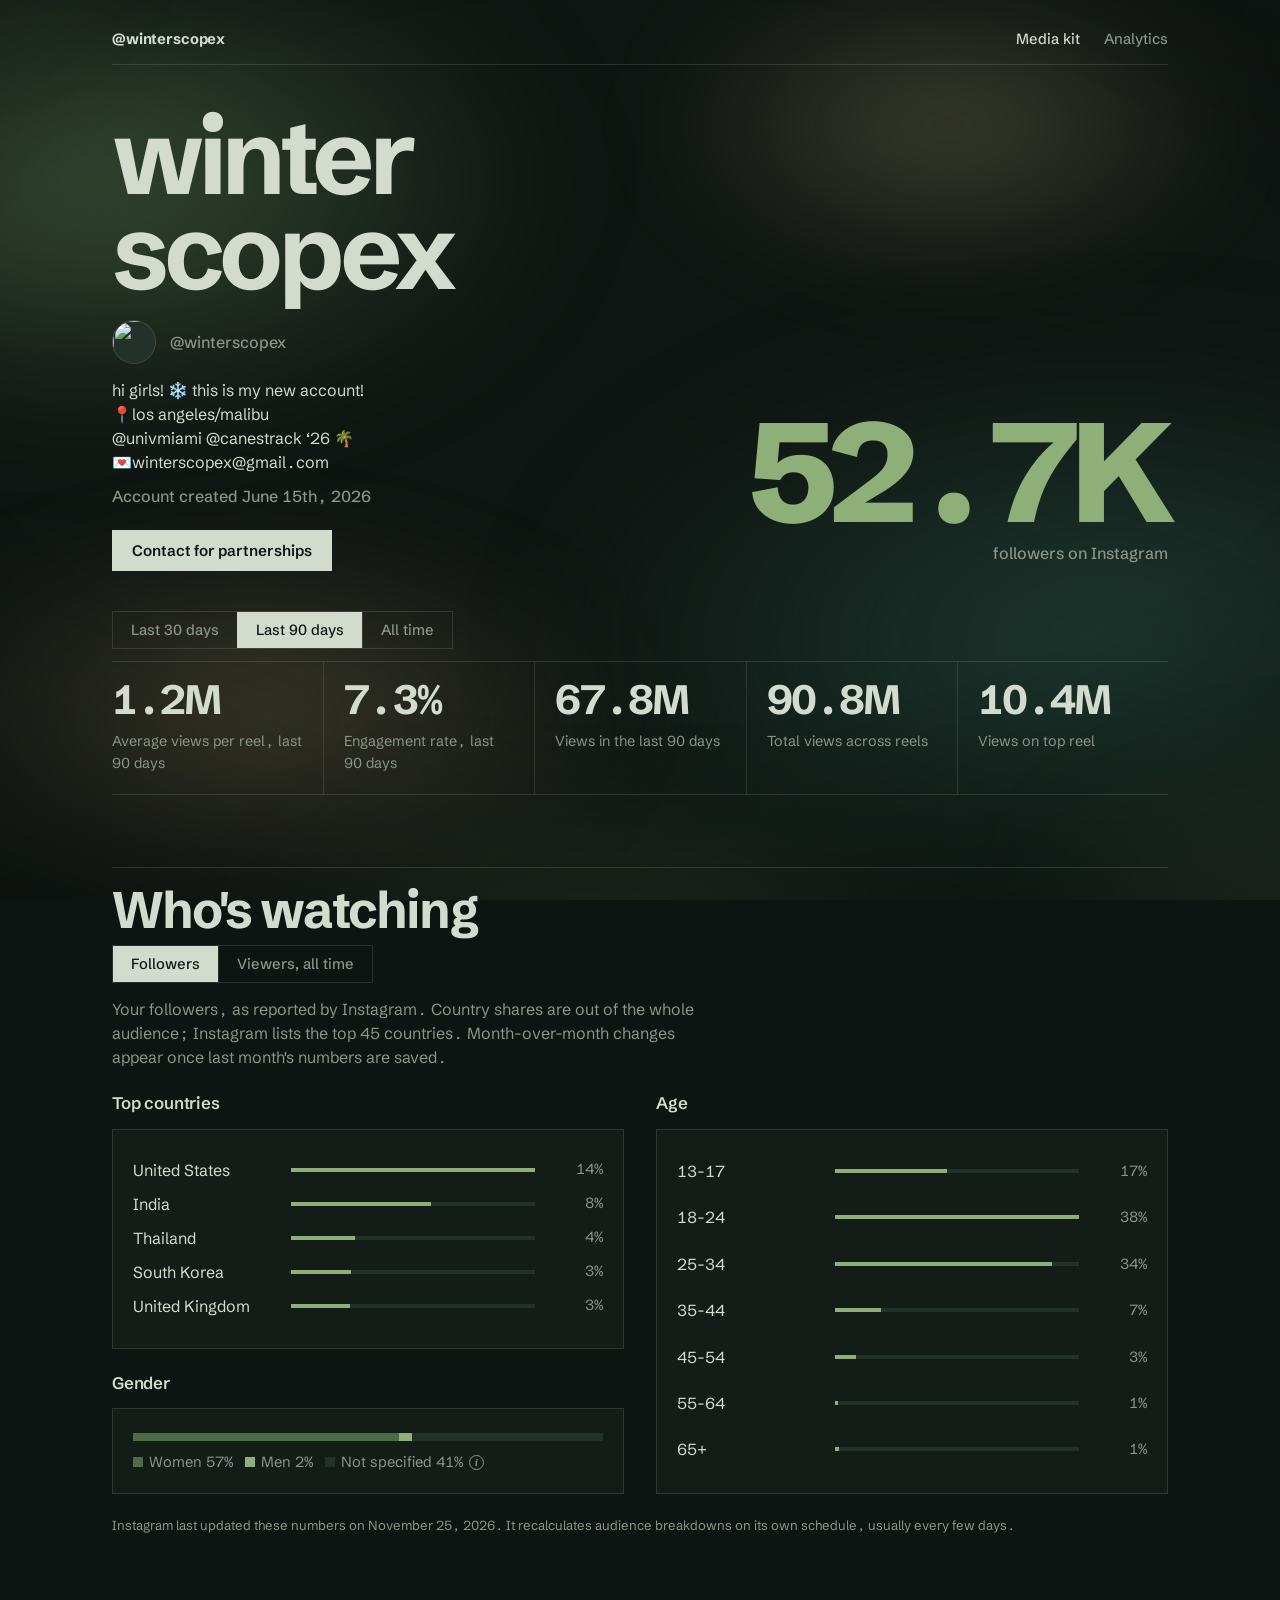
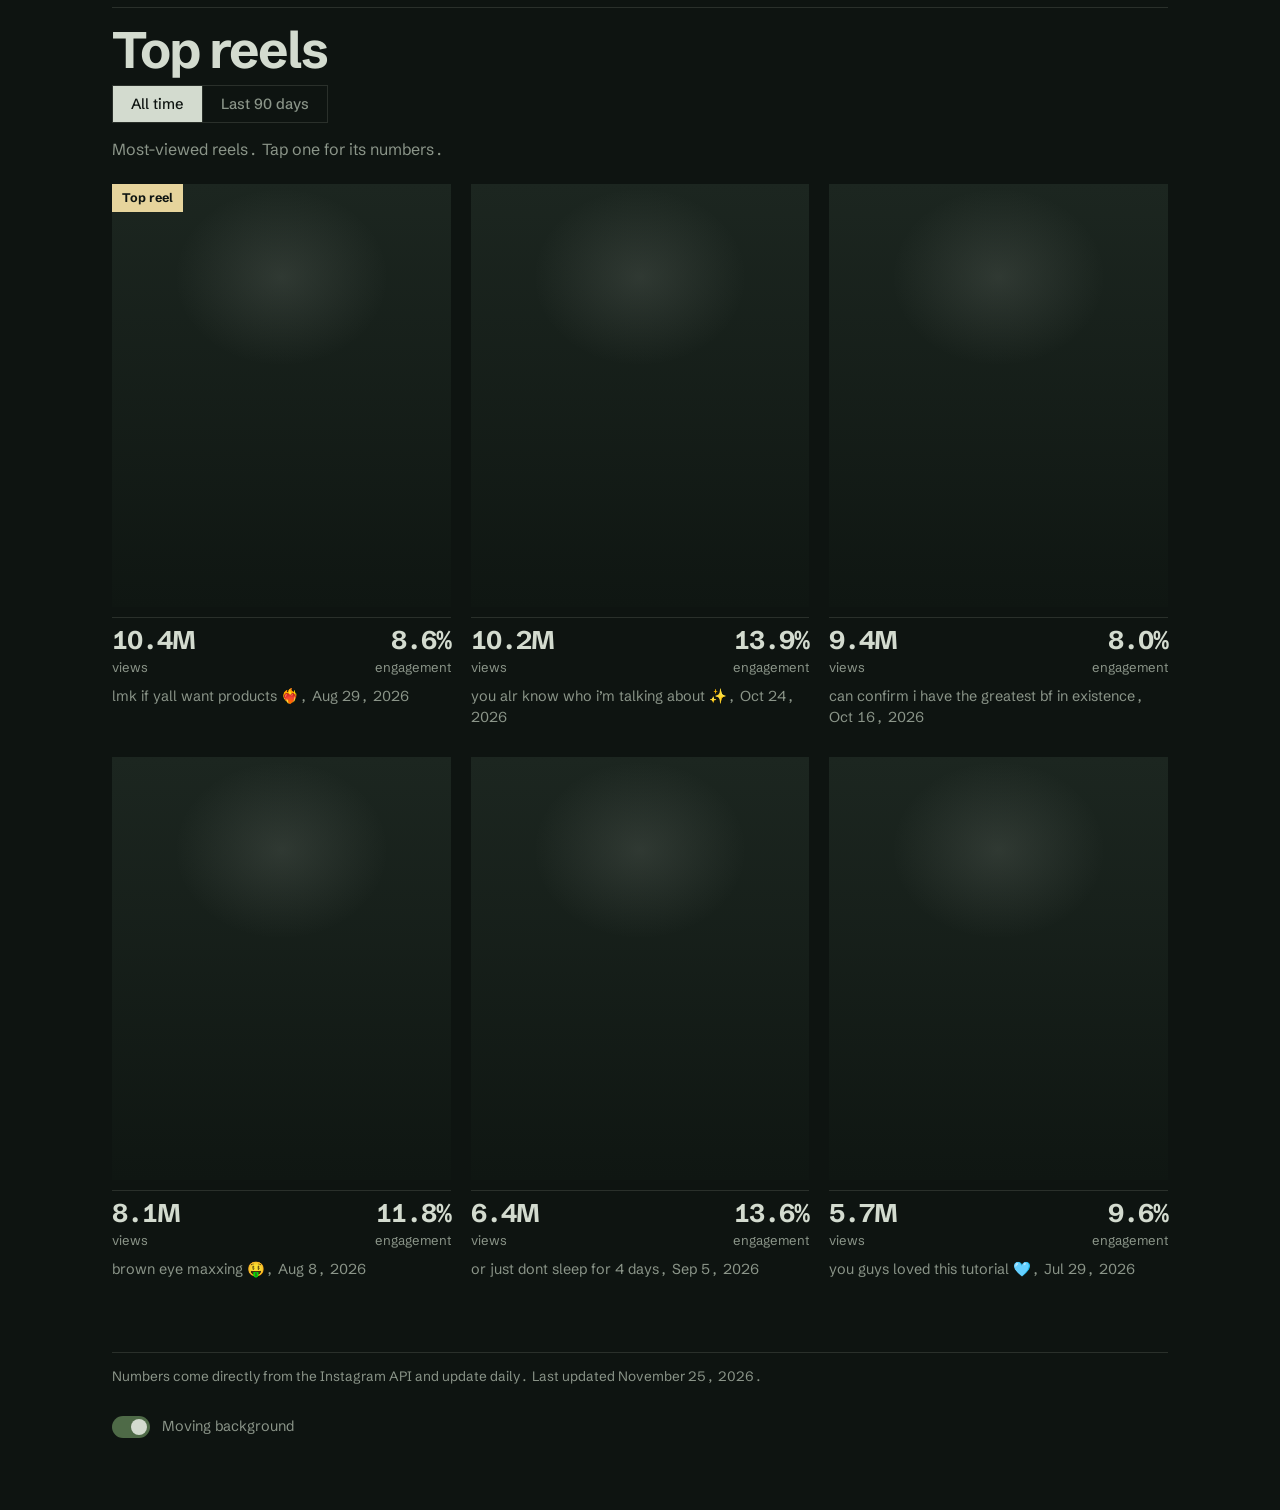
==== docs/index.html @ 1ab0e875 "Instagram stats Nov 25, 5 PM PT" ====
<!doctype html>
<html lang="en">
<head>
<meta charset="utf-8">
<meta name="viewport" content="width=device-width, initial-scale=1">
<title>Media Kit</title>
<meta name="description" content="Instagram creator media kit with audience and performance stats.">
<link rel="stylesheet" href="style.css?v=202611260114">
<link rel="stylesheet" href="thermal.css?v=202611260114">
<script>try{if(localStorage.getItem("bg")==="static")document.documentElement.classList.add("bg-static")}catch(e){}</script>
</head>
<body>
<div class="thermal" aria-hidden="true"><i></i><i></i><i></i></div>
<div class="wrap">
  <nav class="top"><a href="index.html" data-p="kit">Media kit</a><a href="analytics.html" data-p="an">Analytics</a></nav>
  <main id="app"></main>
</div>
<script src="data.js?v=202611260114"></script>
<script>
if (!window.DATA || (!DATA.reels.length && !DATA.followers.length)) {
  document.addEventListener("DOMContentLoaded", () => {
    const main = document.querySelector("main#app") || document.querySelector(".wrap");
    const nav = document.querySelector("nav.top");
    main.innerHTML = (main.id === "app" ? "" : (nav ? nav.outerHTML : "")) +
      '<h1 style="font-size:clamp(2.6rem,7vw,5rem);line-height:.92;letter-spacing:-.05em">Media kit</h1>' +
      '<p class="lede" style="margin-top:18px">Stats will appear here after the first sync. Add the account\'s access token to the ' +
      'IG_ACCESS_TOKEN secret on GitHub, then run Daily Instagram sync from the Actions tab.</p>';
  });
  window.__EMPTY = true;
}
</script>
<script src="common.js?v=202611260114"></script>
<script>
if (!window.__EMPTY) {
mark("kit");
const P = D.profile, R = D.reels.filter(r => r.kind !== "post" && !r.ad), ADS = D.reels.filter(r => r.ad);
const now = Date.now(), DAY = 864e5;
const followers = D.followers.length ? D.followers[D.followers.length - 1].n : null;
const HP = headlinePool(), pool = HP.reels;
const avg = a => a.length ? a.reduce((s, x) => s + x, 0) / a.length : null;
const mains = pool.map(r => val(r)).filter(v => v != null);
const engs = pool.map(r => r.total && r.total.engagement).filter(v => v != null);
// The same figures as they stood a month ago: reels posted 30+ days ago, same window rules.
const ageAt = (r, back) => ageDays(r) - back;
const thenR = R.filter(r => ageAt(r, 30) >= 0);
const thenRecent = thenR.filter(r => ageAt(r, 30) <= 90 && ageAt(r, 30) >= 3);
const thenPool = thenRecent.length >= 3 ? thenRecent : thenR;
const prevMain = avg(thenPool.map(r => val(r)).filter(v => v != null));
const prevEng = avg(thenPool.map(r => r.total && r.total.engagement).filter(v => v != null));
const lastMonth = (cur, prev, show) => (prev == null || cur == null) ? "" :
  `<div class="lm">${cur > prev ? '<span class="up" aria-label="up from last month">&#9650;</span>' : ""}Last month ${show(prev)}</div>`;
const total = R.map(r => val(r)).filter(v => v != null).reduce((s, x) => s + x, 0);
const first = R.length ? dt(R[R.length - 1].posted) : new Date();
const contact = D.contact ? `<a class="btn" href="mailto:${esc(D.contact)}?subject=${encodeURIComponent("Partnership with @" + P.username)}">Contact for partnerships</a>` : "";
const avatar = P.pic ? `<img class="avatar" src="${esc(P.pic)}" alt="" referrerpolicy="no-referrer">` : `<div class="avatar">${esc((P.name || P.username || "?")[0])}</div>`;

let html = `
<section class="hero">
  <div class="count glass"><span class="px"></span>
    <div class="n">${fmt(followers)}</div><div class="l">followers on Instagram</div>
    <div class="stripes short" style="margin-top:22px"></div></div>
  <div class="id glass">
    <h1>${esc(P.name || P.username)}</h1>
    <div class="stripes" style="margin-top:14px"></div>
    <div class="row"><span class="handle">@${esc(P.username)}</span>${avatar}</div>
    ${(D.tagline || P.bio) ? `<div class="bio">${esc(D.tagline || P.bio)}</div>` : ""}
    ${D.created ? `<div class="created">Account created ${esc(D.created)}</div>` : ""}
    ${contact}
  </div>
</section>
<div class="script">media kit</div>
<div class="seg winseg" role="group" aria-label="Time range for the first three numbers" id="winseg">
  <button data-w="30" aria-pressed="false">Last 30 days</button><button data-w="90" aria-pressed="true">Last 90 days</button><button data-w="all" aria-pressed="false">All time</button></div>
<section class="board glass five" id="board"></section>`;
// First three numbers follow the time-range switch (90 days by default)
function windowStats(w) {
  const done = R.filter(r => ageDays(r) >= 3);           // reels still collecting views are left out
  const pool = w === "90" ? HP.reels : w === "30" ? done.filter(r => ageDays(r) <= 30) : (done.length ? done : R);
  const label = w === "90" ? HP.label : w === "30" ? "last 30 days" : "all time";
  const views = { 30: D.views_30d, 90: D.views_90d, all: D.views_all }[w];
  return { pool, label, views };
}
function renderBoard(w) {
  const { pool, label, views } = windowStats(w);
  const ms = pool.map(r => val(r)).filter(v => v != null), es = pool.map(r => r.total && r.total.engagement).filter(v => v != null);
  const viewsLabel = w === "all" ? "Views, all time" : `Views in the last ${w} days`;
  document.getElementById("board").innerHTML = `
  <div><div class="v">${ms.length ? fmt(avg(ms)) : "n/a"}</div><div class="k">Average ${MAIN_LABEL} per reel, ${label}</div></div>
  ${HAS_VIEWS ? `<div><div class="v">${es.length ? pct(avg(es)) : "n/a"}</div><div class="k">Engagement rate, ${label}</div></div>`
              : `<div><div class="v">${pool.length}</div><div class="k">Reels published, ${label}</div></div>`}
  <div><div class="v">${views != null ? fmt(views) : "n/a"}</div><div class="k">${viewsLabel}</div></div>
  <div><div class="v">${fmt(total)}</div><div class="k">Total ${MAIN_LABEL} across reels</div></div>
  <div><div class="v">${fmt(Math.max(...R.map(r => val(r) ?? 0)))}</div><div class="k">${MAIN_LABEL[0].toUpperCase() + MAIN_LABEL.slice(1)} on top reel</div></div>`;
  document.querySelectorAll("#winseg button").forEach(b => b.setAttribute("aria-pressed", b.dataset.w === w));
}

// Audience: viewers this month or followers, with a switch
const AUD = D.audiences || (Object.keys(D.demographics || {}).length ? { [D.demo_source]: D.demographics } : {});
const AUD_PREV = D.audiences_prev || {};
const audNames = Object.keys(AUD).sort((a, b) => (a === "followers" ? -1 : 1));
let DN = null; try { DN = new Intl.DisplayNames(["en"], { type: "region" }); } catch (e) {}
const COUNTRY = new Proxy({}, { get: (_, k) => { try { return DN ? DN.of(k) : k; } catch (e) { return k; } } });
const sum = o => Object.values(o || {}).reduce((s, x) => s + x, 0);
// Instagram lists only the top 45 cities/countries, so shares use the whole audience (gender or age covers everyone).
const wholeOf = d => sum(d.gender) || sum(d.age);
const totalFor = (d, key) => (key === "city" || key === "country") && wholeOf(d) ? wholeOf(d) : sum(d[key]);
const INFO_U = `<span class="info" tabindex="0" role="note" aria-label="Not specified is people who haven't shared a gender with Instagram.">i<span class="tip" aria-hidden="true">"Not specified" is people who haven't shared a gender with Instagram.</span></span>`;
function renderAudience(name) {
  const demo = AUD[name], PREV = AUD_PREV[name] || {}, hasPrev = Object.keys(PREV).length > 0;
  const prevShare = (key, k) => { const t = totalFor(PREV, key); return t ? ((PREV[key] || {})[k] || 0) / t : 0; };
  // Month-over-month change in percentage points; green arrow only when it went up.
  const change = (p, key, k) => { if (!PREV[key]) return ""; const d = Math.round((p - prevShare(key, k)) * 100);
    return d > 0 ? `<span class="chg"><span class="up">&#9650;</span> +${d} pts</span>` : `<span class="chg">${d === 0 ? "no change" : d + " pts"}</span>`; };
  const bars = (obj, { sortByValue = true, top = 6, names = {}, key } = {}) => {
    let rows = Object.entries(obj); const tot = totalFor(demo, key), pv = PREV[key];
    rows = sortByValue ? rows.sort((a, b) => b[1] - a[1]).slice(0, top) : rows.sort();
    const peak = Math.max(...rows.map(r => r[1]));
    return `<div class="glass panel bars${pv ? " mom" : ""}">${rows.map(([k, v]) => `<div class="row"><span class="lbl">${esc((names[k] || k).split(",")[0])}</span>
      <span class="track"><span class="fill" style="display:block;width:${(v / peak * 100).toFixed(1)}%"></span></span><span class="pct">${v / tot < .005 ? "<1" : Math.round(v / tot * 100)}%</span>${change(v / tot, key, k)}</div>`).join("")}</div>`;
  };
  let h = `<p class="lede">${name === "viewers" ? `Everyone who viewed your posts and reels since ${esc(D.viewers_since || "tracking began")}, added up month by month (Instagram only reports viewers one month at a time).` : "Your followers, as reported by Instagram."}
    Country shares are out of the whole audience; Instagram lists the top 45 countries.
    ${name !== "followers" ? "" : hasPrev ? `Changes compare with ${esc(D.demo_prev_month)}.` : "Month-over-month changes appear once last month's numbers are saved."}</p><div class="demo-grid"><div class="demo-left">`;
  if (demo.country) h += `<h3>Top countries</h3>` + bars(demo.country, { top: 5, names: COUNTRY, key: "country" });
  if (demo.gender) {
    // Women / Men / Not specified, rounded so they add up to exactly 100
    const g = demo.gender, t = sum(g), parts = [["Women", "F", "var(--moss)"], ["Men", "M", "var(--fern)"], ["Not specified", "U", "var(--ivy)"]];
    const shares = parts.map(([, c]) => (g[c] || 0) / t), raw = shares.map(s => s * 100), pc = raw.map(Math.floor);
    raw.map((r, i) => [r - pc[i], i]).sort((a, b) => b[0] - a[0]).slice(0, 100 - pc.reduce((a, b) => a + b, 0)).forEach(([, i]) => pc[i]++);
    h += `<h3>Gender</h3><div class="glass panel"><div style="display:flex;height:8px;margin:6px 0 10px">
      ${parts.map(([, , col], i) => `<span style="width:${shares[i] * 100}%;background:${col}"></span>`).join("")}</div>
      <div class="na" style="font-size:.92rem;color:var(--stone)">${parts.map(([n, c, col], i) => `<span style="white-space:nowrap"><i style="display:inline-block;width:10px;height:10px;margin-right:6px;background:${col}"></i>${n} ${pc[i]}%${c === "U" ? INFO_U : ""}${change(shares[i], "gender", c)}</span>`).join(" &nbsp; ")}</div></div>`;
  }
  h += `</div><div class="demo-age">`;
  if (demo.age) h += `<h3>Age</h3>` + bars(demo.age, { sortByValue: false, key: "age" });
  const ref = (D.demo_refreshed || {})[name];
  h += `</div></div>` + (ref ? `<p class="note refreshed">Instagram last updated these numbers on ${fmtDate(ref + "T12:00", { month: "long", day: "numeric", year: "numeric" })}.
    It recalculates audience breakdowns on its own schedule, usually every few days.</p>` : "");
  document.getElementById("audbody").innerHTML = h;
  document.querySelectorAll("#audseg button").forEach(b => b.setAttribute("aria-pressed", b.dataset.a === name));
}
if (audNames.length) {
  html += `<h2>Who's watching</h2>` + (audNames.length > 1 ? `<div class="seg" role="group" aria-label="Audience" id="audseg">${audNames.map(a =>
    `<button data-a="${a}" aria-pressed="false">${a === "viewers" ? "Viewers, all time" : "Followers"}</button>`).join("")}</div>` : "") + `<div id="audbody"></div>`;
}

// Top reels: all time by default, with a last-90-days option
const topCards = range => {
  const pool = range === "90" ? R.filter(r => ageDays(r) <= 90) : R;
  const list = pool.filter(r => val(r) != null).sort((a, b) => val(b) - val(a)).slice(0, 6);
  return `<p class="lede">Most-${HAS_VIEWS ? "viewed" : "liked"} reels${range === "90" ? " posted in the last 90 days" : ""}. Tap one for its numbers.</p>` +
    (list.length ? `<div class="reels">${list.map((r, i) => `<button class="reel" onclick="openReel('${r.id}')">${thumb(r, i === 0 ? '<span class="badge">Top reel</span>' : "")}
    <div class="card glass"><div class="meta"><div><b>${fmt(val(r))}</b><span>${MAIN_LABEL}</span></div>
    ${r.total.engagement != null ? `<div style="text-align:right"><b>${pct(r.total.engagement)}</b><span>engagement</span></div>`
                                 : `<div style="text-align:right"><b>${fmt(r.total.comments)}</b><span>comments</span></div>`}</div>
    <div class="t">${esc(r.title)}, ${fmtDate(r.posted, { month: "short", day: "numeric", year: "numeric" })}</div></div></button>`).join("")}</div>`
      : `<p class="lede">No reels posted in the last 90 days.</p>`);
};
html += `<h2>Top reels</h2><div class="seg" role="group" aria-label="Top reels range" id="topseg">
  <button data-r="all" aria-pressed="true">All time</button><button data-r="90" aria-pressed="false">Last 90 days</button></div>
  <div id="topbody">${topCards("all")}</div>`;

// Brand partnerships
if (ADS.length) {
  const aVals = ADS.map(r => val(r)).filter(v => v != null), aAvg = avg(aVals), oAvg = avg(R.map(r => val(r)).filter(v => v != null));
  const aEng = avg(ADS.map(r => r.total.engagement).filter(v => v != null));
  const brands = [...new Set(ADS.map(r => r.brand).filter(Boolean))];
  html += `<h2>Brand partnerships</h2><p class="lede">Sponsored posts and reels${brands.length ? " for " + brands.map(esc).join(", ") : ""}, and how they typically perform.</p>
  <section class="board glass" style="margin-top:8px">
    <div><div class="v">${ADS.length}</div><div class="k">Sponsored ${ADS.length === 1 ? "post" : "posts"}</div></div>
    <div><div class="v">${fmt(aAvg)}</div><div class="k">Average ${MAIN_LABEL} per ad</div>${oAvg ? `<div class="k" style="color:var(--fern);margin-top:4px">${aAvg >= oAvg ? "+" : ""}${Math.round((aAvg / oAvg - 1) * 100)}% vs. a typical reel</div>` : ""}</div>
    <div><div class="v">${aEng != null ? pct(aEng) : "n/a"}</div><div class="k">Average engagement on ads</div></div>
    <div><div class="v">${fmt(aVals.reduce((s, x) => s + x, 0))}</div><div class="k">Total ${MAIN_LABEL} delivered</div></div>
  </section>
  <div class="reels" style="margin-top:22px">${[...ADS].sort((a, b) => b.posted.localeCompare(a.posted)).map(r => `<button class="reel" onclick="openReel('${r.id}')">${thumb(r, r.brand ? `<span class="badge">${esc(r.brand)}</span>` : "")}
    <div class="card glass"><div class="meta"><div><b>${fmt(val(r))}</b><span>${MAIN_LABEL}</span></div>
    <div style="text-align:right"><b>${r.total.engagement != null ? pct(r.total.engagement) : "n/a"}</b><span>engagement</span></div></div>
    <div class="t">${esc(r.title)}, ${fmtDate(r.posted, { month: "short", day: "numeric", year: "numeric" })}</div></div></button>`).join("")}</div>`;
}

html += `<div class="foot">Numbers come directly from the Instagram API and update daily. Last updated ${esc(D.updated)}.</div>`;
document.getElementById("app").innerHTML = html;
renderBoard("90");
document.getElementById("winseg").addEventListener("click", e => { const b = e.target.closest("button[data-w]"); if (b) renderBoard(b.dataset.w); });
document.getElementById("topseg").addEventListener("click", e => {
  const b = e.target.closest("button[data-r]"); if (!b) return;
  document.querySelectorAll("#topseg button").forEach(x => x.setAttribute("aria-pressed", x === b));
  document.getElementById("topbody").innerHTML = topCards(b.dataset.r);
});
if (audNames.length) {
  renderAudience(audNames[0]);
  const seg = document.getElementById("audseg");
  if (seg) seg.addEventListener("click", e => { const b = e.target.closest("button[data-a]"); if (b) renderAudience(b.dataset.a); });
}
}
</script>
</body>
</html>
---- docs/style.css ----
@import url('https://fonts.googleapis.com/css2?family=Schibsted+Grotesk:wght@400;500;600;700;800&display=swap');

/* Overgrown palette: forest dark, moss, mist, stone, and one warm lamp accent */
:root {
  --abyss: #0E1411;   /* page */
  --canopy: #141C17;  /* panels */
  --ivy: #24302A;     /* low fills, tracks */
  --moss: #4E6A47;    /* mid data */
  --fern: #8FAF78;    /* primary data */
  --mist: #D3DBCF;    /* text */
  --stone: #8B9589;   /* secondary text */
  --lamp: #E6D49C;    /* best performers only */
  --rule: rgba(211,219,207,.14);
  --sans: 'Schibsted Grotesk', 'Helvetica Neue', Arial, sans-serif;
  /* aliases used by the scripts */
  --sage: var(--moss); --sand: var(--lamp); --line: var(--rule); --dusk: var(--stone); --bark: var(--mist);
}
* { box-sizing: border-box; }
html, body { margin: 0; overflow-x: hidden; max-width: 100vw; }
body { font-family: var(--sans); color: var(--mist); background: var(--abyss); line-height: 1.5; min-height: 100vh;
  font-feature-settings: "tnum" 1, "ss01" 1; -webkit-font-smoothing: antialiased; }
/* Light falling through the arch */
body::before { content: ""; position: fixed; inset: 0; z-index: -1; pointer-events: none;
  background: radial-gradient(50% 38% at 62% -6%, rgba(211,219,207,.10), transparent 70%),
              radial-gradient(40% 30% at 8% 100%, rgba(78,106,71,.16), transparent 70%); }
img { max-width: 100%; }
a { color: var(--fern); text-underline-offset: 3px; }
:focus-visible { outline: 2px solid var(--lamp); outline-offset: 3px; }

.wrap { position: relative; z-index: 1; max-width: 1120px; margin: 0 auto; padding: 28px 32px 72px; }
nav.top { display: flex; gap: 24px; align-items: baseline; border-bottom: 1px solid var(--rule); padding-bottom: 14px; margin-bottom: 44px; font-size: .92rem; }
nav.top::before { content: attr(data-handle); font-weight: 700; margin-right: auto; letter-spacing: -.01em; }
nav.top a { text-decoration: none; color: var(--stone); font-weight: 500; }
nav.top a[aria-current] { color: var(--mist); }

h1, h2, h3 { font-weight: 700; color: var(--mist); margin: 0; letter-spacing: -.035em; }
h2 { font-size: clamp(2rem, 4.4vw, 3.2rem); line-height: 1; margin: 4.5rem 0 .6rem; padding-top: 16px; border-top: 1px solid var(--rule); }
h3 { font-size: 1.05rem; letter-spacing: -.01em; margin: 0 0 12px; font-weight: 600; }
.lede { color: var(--stone); margin: 0 0 1.4rem; max-width: 60ch; }
.glass { background: var(--canopy); border: 1px solid var(--rule); }
.stripes, .px, .script { display: none; }
.na { color: var(--stone); font-size: .8rem; font-weight: 400; letter-spacing: 0; }

/* Hero: strict two-column grid */
.hero { display: grid; grid-template-columns: 7fr 5fr; gap: 0 32px; align-items: end; }
.hero .id { order: 1; padding: 0; background: none; border: 0; }
.hero .count { order: 2; padding: 0 0 6px; background: none; border: 0; text-align: right; }
.hero h1 { font-size: clamp(3rem, 8.2vw, 6.6rem); line-height: .9; letter-spacing: -.055em; }
.hero .row { display: flex; align-items: center; gap: 14px; margin-top: 22px; }
.hero .handle { color: var(--stone); font-weight: 500; }
.hero .bio { margin-top: 14px; max-width: 42ch; white-space: pre-line; color: var(--mist); }
.hero .count .n { font-size: clamp(4rem, 11vw, 9rem); font-weight: 800; line-height: .82; letter-spacing: -.06em; color: var(--fern); }
.hero .count .l { color: var(--stone); margin-top: 12px; font-weight: 500; }
.avatar { width: 44px; height: 44px; border-radius: 50%; object-fit: cover; border: 1px solid var(--rule); flex: none; order: -1;
  display: flex; align-items: center; justify-content: center; background: var(--ivy); color: var(--mist); font-weight: 700; }
.btn { display: inline-block; margin-top: 22px; background: var(--mist); color: var(--abyss); padding: 11px 20px; text-decoration: none;
  font: 600 .95rem var(--sans); border: 0; cursor: pointer; }
.btn:hover { background: var(--lamp); }

.created { color: var(--stone); font-weight: 500; margin-top: 10px; }

/* Stats board: hairline columns */
.board { display: grid; grid-template-columns: repeat(4, 1fr); margin-top: 44px; background: none; border: 0; border-top: 1px solid var(--rule); border-bottom: 1px solid var(--rule); }
.board > div { padding: 18px 20px 20px 0; min-width: 0; }
.board > div + div { padding-left: 20px; border-left: 1px solid var(--rule); }
.board .v { font-size: clamp(2rem, 4vw, 3.1rem); font-weight: 700; line-height: 1; letter-spacing: -.045em; }
.board .k { color: var(--stone); font-size: .9rem; margin-top: 10px; }
.board.five { grid-template-columns: repeat(5, minmax(0, 1fr)); }
.board.five .v { font-size: clamp(1.8rem, 3.2vw, 2.7rem); }

/* Reel cards */
.reels { display: grid; grid-template-columns: repeat(3, minmax(0, 1fr)); gap: 28px 20px; align-items: start; }
.reel { text-decoration: none; color: var(--mist); display: block; cursor: pointer; background: none; border: 0; padding: 0; text-align: left; font: inherit; }
.thumb { aspect-ratio: 4/5; position: relative; overflow: hidden; background: linear-gradient(180deg, #1C2620, #0F1612); }
.thumb::after { content: ""; position: absolute; inset: 0; background: radial-gradient(45% 30% at 50% 22%, rgba(211,219,207,.12), transparent 70%); }
.thumb img { width: 100%; height: 100%; object-fit: cover; display: block; position: relative; z-index: 1; }
.reel:hover .thumb img { filter: brightness(1.08); }
.badge { position: absolute; z-index: 2; top: 0; left: 0; background: var(--lamp); color: var(--abyss); font-size: .78rem; font-weight: 700; padding: 5px 10px; }
.reel .card { background: none; border: 0; border-top: 1px solid var(--rule); margin-top: 10px; }
.reel .meta { display: flex; justify-content: space-between; padding: 10px 0 2px; }
.reel .meta b { font-size: 1.6rem; font-weight: 700; letter-spacing: -.04em; line-height: 1; display: block; }
.reel .meta span { color: var(--stone); font-size: .82rem; }
.reel .t { padding: 6px 0 0; color: var(--stone); font-size: .9rem; overflow-wrap: anywhere; }

/* Bars */
.panel { padding: 18px 20px 20px; }
.cols { display: grid; grid-template-columns: 1fr 1fr; gap: 32px; }
.demo-grid { display: grid; grid-template-columns: 1fr 1fr; gap: 0 32px; align-items: stretch; }
.demo-left h3 ~ h3 { margin-top: 22px; }
.demo-age { display: flex; flex-direction: column; }
.info { position: relative; display: inline-flex; align-items: center; justify-content: center; width: 15px; height: 15px;
  margin-left: 6px; border: 1px solid currentColor; border-radius: 50%; font: italic 600 .62rem/1 Georgia, serif;
  color: var(--stone); cursor: help; vertical-align: 1px; outline-offset: 2px; }
.info:hover, .info:focus-visible { color: var(--mist); }
.info .tip { position: absolute; bottom: calc(100% + 8px); left: 50%; transform: translate(-50%, 4px); width: max-content; max-width: 240px;
  padding: 8px 11px; background: #1C2620; border: 1px solid var(--rule); color: var(--mist); font: normal 400 .8rem/1.35 var(--sans);
  white-space: normal; text-align: left; opacity: 0; pointer-events: none; transition: opacity .15s, transform .15s; z-index: 50; }
.info:hover .tip, .info:focus .tip { opacity: 1; transform: translate(-50%, 0); }
.demo-age .bars { flex: 1; display: flex; flex-direction: column; justify-content: space-around; }
.demo-age .bars .row { margin: 0; }
.bars .row { display: grid; grid-template-columns: 9rem 1fr 3.4rem; gap: 14px; align-items: center; margin: 10px 0; }
.bars .lbl { overflow: hidden; text-overflow: ellipsis; white-space: nowrap; }
.bars .track { height: 4px; background: var(--ivy); }
.bars .fill { height: 100%; background: var(--fern); }
.bars.mom .row { grid-template-columns: 9rem 1fr 3.4rem 5.4rem; }
.chg { color: var(--stone); font-size: .82rem; text-align: right; white-space: nowrap; margin-left: 6px; }
.up { color: #7CC47F; margin-right: 4px; }
.lm { color: var(--stone); font-size: .85rem; margin-top: 6px; }
.bars .pct { text-align: right; color: var(--stone); font-size: .92rem; }
svg.chart { width: 100%; height: auto; display: block; overflow: visible; }
svg.chart text { font-family: var(--sans); font-size: 11px; fill: var(--stone); }
.foot { color: var(--stone); font-size: .85rem; margin-top: 4.5rem; padding-top: 14px; border-top: 1px solid var(--rule); }

/* Controls */
.controls { display: grid; grid-template-columns: repeat(4, minmax(0, 1fr)); gap: 14px; margin-bottom: 16px; }
label.f { display: flex; flex-direction: column; gap: 6px; font-size: .82rem; color: var(--stone); font-weight: 500; min-width: 0; }
select { font: inherit; font-size: .95rem; color: var(--mist); background: var(--canopy); border: 1px solid var(--rule); padding: 10px; border-radius: 0; width: 100%; }
.summary { display: flex; flex-wrap: wrap; gap: 6px 32px; color: var(--stone); margin: 16px 0; }
.summary b { font-size: 1.6rem; font-weight: 700; letter-spacing: -.04em; color: var(--mist); margin-right: 6px; }
.kpis { display: grid; grid-template-columns: repeat(4, 1fr); background: none; border: 0; border-top: 1px solid var(--rule); border-bottom: 1px solid var(--rule); }
.kpis > div { padding: 16px 20px 18px 0; min-width: 0; }
.kpis > div + div { padding-left: 20px; border-left: 1px solid var(--rule); }
.kpis .v { font-size: 2.5rem; font-weight: 700; line-height: 1; letter-spacing: -.045em; }
.kpis .k { color: var(--stone); font-size: .88rem; margin-top: 8px; }

/* Expandable lists */
details.more { margin-top: 10px; border-top: 1px solid var(--rule); padding-top: 10px; }
details.more summary { cursor: pointer; color: var(--fern); font-weight: 600; font-size: .92rem; list-style: none; }
details.more summary::-webkit-details-marker { display: none; }
details.more summary::after { content: " ▾"; }
details.more[open] summary::after { content: " ▴"; }

/* Mini calendars */
.calbar { display: flex; flex-wrap: wrap; gap: 12px 16px; align-items: flex-end; margin-bottom: 10px; }
.calbar .seg { margin-bottom: 0; }
.calbar .mpick { width: 14rem; }
.minis { display: grid; grid-template-columns: repeat(3, minmax(0, 1fr)); gap: 14px; }
.minis.single { grid-template-columns: minmax(0, 22rem); }
.mini { padding: 12px; }
.mini .mt { font-weight: 600; font-size: .92rem; margin-bottom: 8px; }
.mg { display: grid; grid-template-columns: repeat(7, minmax(0, 1fr)); gap: 3px; }
.mg.dows div { color: var(--stone); font-size: .68rem; text-align: center; padding-bottom: 2px; }
.mday { height: 28px; border: 0; background: rgba(36,48,42,.45); color: var(--mist); font: 700 .78rem var(--sans); cursor: pointer; padding: 0; min-width: 0; }
.mday.l1 { background: #2E4030; } .mday.l2 { background: var(--moss); } .mday.l3 { background: var(--fern); color: var(--abyss); }
.mday.empty { visibility: hidden; } .mday.future { opacity: .35; }
.mday:hover { box-shadow: inset 0 0 0 1px var(--mist); }
.mday[aria-pressed="true"] { box-shadow: inset 0 0 0 2px var(--lamp); }

/* Calendar */
.controls.one { grid-template-columns: minmax(0, 18rem); }
.controls.range { grid-template-columns: repeat(4, minmax(0, 1fr)); }
input[type="date"] { font: inherit; font-size: .95rem; color: var(--mist); background: var(--canopy); border: 1px solid var(--rule); padding: 9px 10px; border-radius: 0; width: 100%; color-scheme: dark; }
.cal.big .day { aspect-ratio: auto; height: clamp(64px, 11vw, 120px); padding: 10px; }
.cal.big .day .d { font-size: .9rem; }
.cal.big .day .v { font-size: clamp(1.4rem, 3.4vw, 2.6rem); font-weight: 800; letter-spacing: -.05em; }
.legend { display: flex; flex-wrap: wrap; gap: 16px; align-items: center; color: var(--stone); font-size: .85rem; margin: 6px 0 10px; }
.legend i { display: inline-block; width: 12px; height: 12px; margin-right: 6px; vertical-align: -1px; }
.cal { padding: 16px; }
.cal .dows, .cal .grid { display: grid; grid-template-columns: repeat(7, minmax(0, 1fr)); gap: 4px; }
.cal .dows div { color: var(--stone); font-size: .8rem; font-weight: 500; padding: 0 0 8px 6px; }
.day { aspect-ratio: 1 / .8; border: 0; background: rgba(36,48,42,.45); color: var(--mist); font: inherit; cursor: pointer; padding: 6px; min-width: 0;
  display: flex; flex-direction: column; justify-content: space-between; align-items: flex-start; text-align: left; }
.day .d { font-size: .76rem; color: var(--stone); font-weight: 500; }
.day .v { font-size: 1.15rem; font-weight: 700; letter-spacing: -.03em; line-height: 1; }
.day.l1 { background: #2E4030; } .day.l2 { background: var(--moss); } .day.l3 { background: var(--fern); color: var(--abyss); }
.day.l2 .d { color: #C3CDBE; } .day.l3 .d { color: #2A3527; }
.day.empty { visibility: hidden; }
.day.future { opacity: .35; }
.day:hover { box-shadow: inset 0 0 0 1px var(--mist); }
.day[aria-pressed="true"] { box-shadow: inset 0 0 0 2px var(--lamp); }
.daycard { display: grid; grid-template-columns: 84px 1fr; gap: 16px; padding: 14px 0; text-align: left; width: 100%; font: inherit; color: inherit; cursor: pointer;
  background: none; border: 0; border-bottom: 1px solid var(--rule); }
.daycard .thumb { width: 84px; }
.daycard .when { color: var(--stone); font-size: .85rem; }
.daycard .cap { margin-top: 4px; overflow-wrap: anywhere; }
.daycard .st { margin-top: 8px; color: var(--stone); font-size: .88rem; }
.daycard .st b { color: var(--mist); font-weight: 700; }
.daycard .go { margin-top: 8px; color: var(--fern); font-size: .9rem; font-weight: 600; }

/* Period summary */
.seg { display: inline-flex; border: 1px solid var(--rule); margin-bottom: 14px; }
.seg button { font: 500 .92rem var(--sans); color: var(--stone); background: none; border: 0; padding: 9px 18px; cursor: pointer; }
.seg button + button { border-left: 1px solid var(--rule); }
.seg button[aria-pressed="true"] { background: var(--mist); color: var(--abyss); }
#pchart { margin-bottom: 14px; }
.ps { display: grid; grid-template-columns: minmax(0, 1.6fr) repeat(5, minmax(0, 1fr)); gap: 0 12px; align-items: center;
  padding: 11px 16px; border-bottom: 1px solid var(--rule); font-variant-numeric: tabular-nums; }
.ps.head { color: var(--stone); font-size: .82rem; font-weight: 500; }
.ps .n { text-align: right; }
.ps small { display: block; color: var(--fern); font-size: .78rem; }

/* Reel list */
.rl { display: grid; grid-template-columns: 1fr repeat(3, 5.6rem); gap: 0 12px; align-items: center; padding: 12px 16px;
  border: 0; border-bottom: 1px solid var(--rule); width: 100%; background: none; font: inherit; color: inherit; text-align: left; cursor: pointer; }
.rl:hover { background: rgba(211,219,207,.04); }
.rl.head { color: var(--stone); font-size: .82rem; font-weight: 500; cursor: default; }
.rl .t { overflow: hidden; text-overflow: ellipsis; white-space: nowrap; min-width: 0; }
.rl .t small { color: var(--stone); display: block; }
.rl .n { text-align: right; }
.tag { font-size: .72rem; font-weight: 600; background: var(--lamp); color: var(--abyss); padding: 1px 6px; margin-left: 8px; }

/* Posting-time grid */
.wk { display: grid; grid-template-columns: 5.6rem repeat(7, minmax(0, 1fr)); gap: 4px; align-items: center; font-size: .82rem; color: var(--stone); }
.wk .c { height: 36px; background: rgba(36,48,42,.45); display: flex; align-items: center; justify-content: center; font-size: .78rem; font-weight: 600; }
.wk .h { padding-left: 4px; font-weight: 500; }

/* Modal */
dialog { border: 1px solid var(--rule); padding: 0; width: min(720px, calc(100vw - 24px)); max-height: calc(100vh - 32px); background: var(--canopy); color: var(--mist); }
dialog::backdrop { background: rgba(6,9,7,.72); }
.mbody { padding: 24px 26px 26px; }
.mhead { display: grid; grid-template-columns: 96px 1fr; gap: 18px; margin-bottom: 18px; }
.mhead .thumb { width: 96px; }
.mhead .cap { margin: 6px 0 8px; overflow-wrap: anywhere; white-space: pre-line; max-height: 9.5em; overflow-y: auto; }
.close { position: sticky; top: 0; float: right; margin: 10px 10px 0 0; background: var(--mist); color: var(--abyss); border: 0; font: 600 .9rem var(--sans); padding: 6px 14px; cursor: pointer; z-index: 2; }
table.ms { width: 100%; border-collapse: collapse; table-layout: fixed; }
table.ms th, table.ms td { padding: 9px 6px; border-bottom: 1px solid var(--rule); text-align: right; }
table.ms thead th { color: var(--stone); font-weight: 500; font-size: .82rem; vertical-align: bottom; }
table.ms tbody th { text-align: left; font-weight: 400; }
table.ms th:first-child { width: 34%; padding-left: 0; }
table.ms td { font-size: 1.15rem; font-weight: 700; letter-spacing: -.03em; }
.note { color: var(--stone); font-size: .82rem; margin-top: 10px; }
.warn { padding: 14px 18px; margin: 0 0 22px; font-size: .92rem; border-left: 3px solid var(--lamp); }
.warn b { color: var(--lamp); }
#warn .glass { background: var(--canopy); }

@media (max-width: 760px) {
  .wrap { padding: 20px 16px 56px; }
  nav.top { margin-bottom: 30px; }
  .hero { grid-template-columns: 1fr; }
  .hero .count { order: 0; text-align: left; padding-bottom: 22px; }
  .board, .kpis { grid-template-columns: repeat(2, 1fr); }
  .board > div:nth-child(3), .kpis > div:nth-child(3) { border-left: none; padding-left: 0; }
  .board > div:nth-child(n+3), .kpis > div:nth-child(n+3) { border-top: 1px solid var(--rule); }
  .board.five { grid-template-columns: repeat(2, 1fr); }
  .board.five > div:nth-child(5) { grid-column: span 2; border-left: none; padding-left: 0; }
  .reels { grid-template-columns: repeat(2, minmax(0, 1fr)); gap: 22px 12px; }
  .cols, .demo-grid { grid-template-columns: 1fr; }
  .demo-age .bars .row { margin: 10px 0; }
  .info .tip { left: auto; right: -8px; transform: translate(0, 4px); }
  .info:hover .tip, .info:focus .tip { transform: none; }
  .controls, .controls.range { grid-template-columns: 1fr 1fr; }
  .controls.one { grid-template-columns: 1fr; }
  .cal.big .day { height: 68px; padding: 6px; }
  .minis { grid-template-columns: 1fr; }
  .minis.single { grid-template-columns: 1fr; }
  .calbar .mpick { width: 100%; }
  .mday { height: 32px; }
  .cal.big .day .v { font-size: 1.5rem; }
  .cal.big .day .d { font-size: .7rem; }
  .bars .row { grid-template-columns: 7rem 1fr 2.8rem; }
  .bars.mom .row { grid-template-columns: 5.6rem 1fr 2.6rem 4.6rem; }
  .cal { padding: 8px; } .cal .dows, .cal .grid { gap: 3px; }
  .cal .dows div { padding-left: 2px; font-size: .72rem; }
  .day { padding: 4px; } .day .v { font-size: .9rem; } .day .d { font-size: .66rem; }
  .rl { grid-template-columns: 1fr 4.6rem 4.6rem; padding: 12px; }
  .rl .hide-sm { display: none; }
  .ps { grid-template-columns: minmax(0, 1.5fr) repeat(3, minmax(0, 1fr)); padding: 10px 12px; font-size: .86rem; }
  .ps .hide-sm { display: none; }
  .wk { grid-template-columns: 4.2rem repeat(7, minmax(0, 1fr)); gap: 3px; font-size: .7rem; }
  table.ms th, table.ms td { padding: 8px 3px; font-size: .82rem; }
  table.ms td { font-size: .98rem; }
  .mbody { padding: 18px 16px; }
}
@media (prefers-reduced-motion: reduce) { * { scroll-behavior: auto !important; } }

/* background switch at the bottom of each page */
.bgswitch { display: flex; align-items: center; gap: 12px; margin-top: 28px; color: var(--stone); font-size: .9rem; cursor: pointer; width: fit-content; }
.bgswitch input { appearance: none; width: 38px; height: 22px; border-radius: 11px; background: var(--ivy); position: relative; cursor: pointer; margin: 0; transition: background .2s; }
.bgswitch input::after { content: ""; position: absolute; top: 3px; left: 3px; width: 16px; height: 16px; border-radius: 50%; background: var(--mist); transition: transform .2s; }
.bgswitch input:checked { background: var(--moss); }
.bgswitch input:checked::after { transform: translateX(16px); }

/* stories */
#stkpis { margin-top: 18px; }
.sday { margin-top: 26px; }
.sday-h { display: flex; flex-wrap: wrap; gap: 4px 14px; align-items: baseline; padding-bottom: 10px; border-bottom: 1px solid var(--rule); }
.sday-h span { color: var(--stone); font-size: .92rem; }
.sgrid { display: grid; grid-template-columns: repeat(auto-fill, minmax(132px, 1fr)); gap: 18px 14px; margin-top: 14px; }
.sthumb { aspect-ratio: 9 / 16; }
.scard .st-t { color: var(--stone); font-size: .82rem; margin-top: 8px; }
.scard .st-v { font-weight: 700; font-size: 1.15rem; letter-spacing: -.02em; }
.scard .st-v span { font-weight: 400; font-size: .8rem; color: var(--stone); letter-spacing: 0; }
.scard dl { display: grid; grid-template-columns: 1fr auto; gap: 2px 8px; margin: 6px 0 0; font-size: .82rem; }
.scard dt { color: var(--stone); } .scard dd { margin: 0; text-align: right; font-variant-numeric: tabular-nums; }
.more { margin-top: 22px; font: 500 .92rem var(--sans); color: var(--mist); background: none; border: 1px solid var(--rule); padding: 10px 18px; cursor: pointer; }
.more:hover { border-color: var(--stone); }
div.daycard { cursor: default; }

/* Section rail: hover near the left edge (mouse/trackpad screens only) to jump between sections */
.rail-zone, .rail { display: none; }
h2[id] { scroll-margin-top: 24px; }
@media (hover: hover) and (pointer: fine) and (min-width: 900px) {
  .rail-zone { display: block; position: fixed; left: 0; top: 0; bottom: 0; width: 40px; z-index: 20; }
  .rail { display: flex; flex-direction: column; gap: 2px; position: fixed; left: 14px; top: 50%; z-index: 21;
    transform: translate(-12px, -50%); opacity: 0; pointer-events: none; transition: opacity .2s ease, transform .2s ease;
    padding: 12px; background: rgba(20, 28, 23, .55); border: 1px solid var(--rule);
    -webkit-backdrop-filter: blur(14px) saturate(1.2); backdrop-filter: blur(14px) saturate(1.2); }
  .rail-zone:hover + .rail, .rail:hover, .rail:focus-within { opacity: 1; pointer-events: auto; transform: translate(0, -50%); }
  .rail a { display: block; padding: 7px 12px; color: var(--stone); text-decoration: none; font-size: .88rem; font-weight: 500;
    border-left: 2px solid transparent; white-space: nowrap; }
  .rail a:hover { color: var(--mist); background: rgba(211, 219, 207, .06); }
  .rail a[aria-current="true"] { color: var(--mist); border-left-color: var(--fern); }
}
@media (prefers-reduced-motion: reduce) { .rail { transition: none; } }

.winseg { margin: 40px 0 0; }
.winseg + .board { margin-top: 12px; }
.note.refreshed { margin-top: 22px; }
---- docs/thermal.css ----
/* Muted thermal background: slow-drifting blurred heat blobs in the forest palette, with film grain.
   Shared by the Streamlit app and the static site. */
.thermal { position: fixed; inset: 0; z-index: 0; pointer-events: none; overflow: hidden; background: #0E1411; }
.thermal i { position: absolute; inset: -25%; display: block; will-change: transform; }
.thermal i:nth-child(1) {
  background:
    radial-gradient(34% 26% at 22% 30%, rgba(78,106,71,.62), transparent 70%),
    radial-gradient(40% 30% at 74% 64%, rgba(30,62,52,.85), transparent 72%),
    radial-gradient(26% 20% at 48% 88%, rgba(78,106,71,.40), transparent 70%);
  filter: blur(60px); animation: thermA 32s ease-in-out infinite alternate; }
.thermal i:nth-child(2) {
  background:
    radial-gradient(22% 16% at 66% 26%, rgba(230,212,156,.22), transparent 70%),
    radial-gradient(28% 20% at 30% 70%, rgba(163,139,98,.30), transparent 70%),
    radial-gradient(24% 18% at 86% 84%, rgba(143,175,120,.22), transparent 70%),
    radial-gradient(18% 14% at 12% 12%, rgba(143,175,120,.14), transparent 70%);
  filter: blur(50px); animation: thermB 24s ease-in-out infinite alternate; }
/* film grain */
.thermal i:nth-child(3) { inset: 0; opacity: .09; mix-blend-mode: overlay;
  background-image: url("data:image/svg+xml;utf8,<svg xmlns='http://www.w3.org/2000/svg' width='180' height='180'><filter id='n'><feTurbulence type='fractalNoise' baseFrequency='.85' numOctaves='2' stitchTiles='stitch'/><feColorMatrix type='saturate' values='0'/></filter><rect width='100%' height='100%' filter='url(%23n)'/></svg>"); }
/* soft vignette keeps the edges dark so text and panels stay readable */
.thermal::after { content: ""; position: absolute; inset: 0;
  background: radial-gradient(120% 90% at 50% 40%, transparent 45%, rgba(10,15,12,.65) 100%); }
@keyframes thermA {
  0%   { transform: translate3d(0, 0, 0) rotate(0deg) scale(1); }
  50%  { transform: translate3d(8%, -6%, 0) rotate(14deg) scale(1.12); }
  100% { transform: translate3d(-7%, 7%, 0) rotate(-11deg) scale(1.04); }
}
@keyframes thermB {
  0%   { transform: translate3d(0, 0, 0) rotate(0deg) scale(1.05); }
  50%  { transform: translate3d(-9%, 5%, 0) rotate(-18deg) scale(1); }
  100% { transform: translate3d(7%, -8%, 0) rotate(10deg) scale(1.14); }
}
@media (prefers-reduced-motion: reduce) { .thermal i { animation: none !important; } }
/* static-color option */
.bg-static .thermal { display: none; }
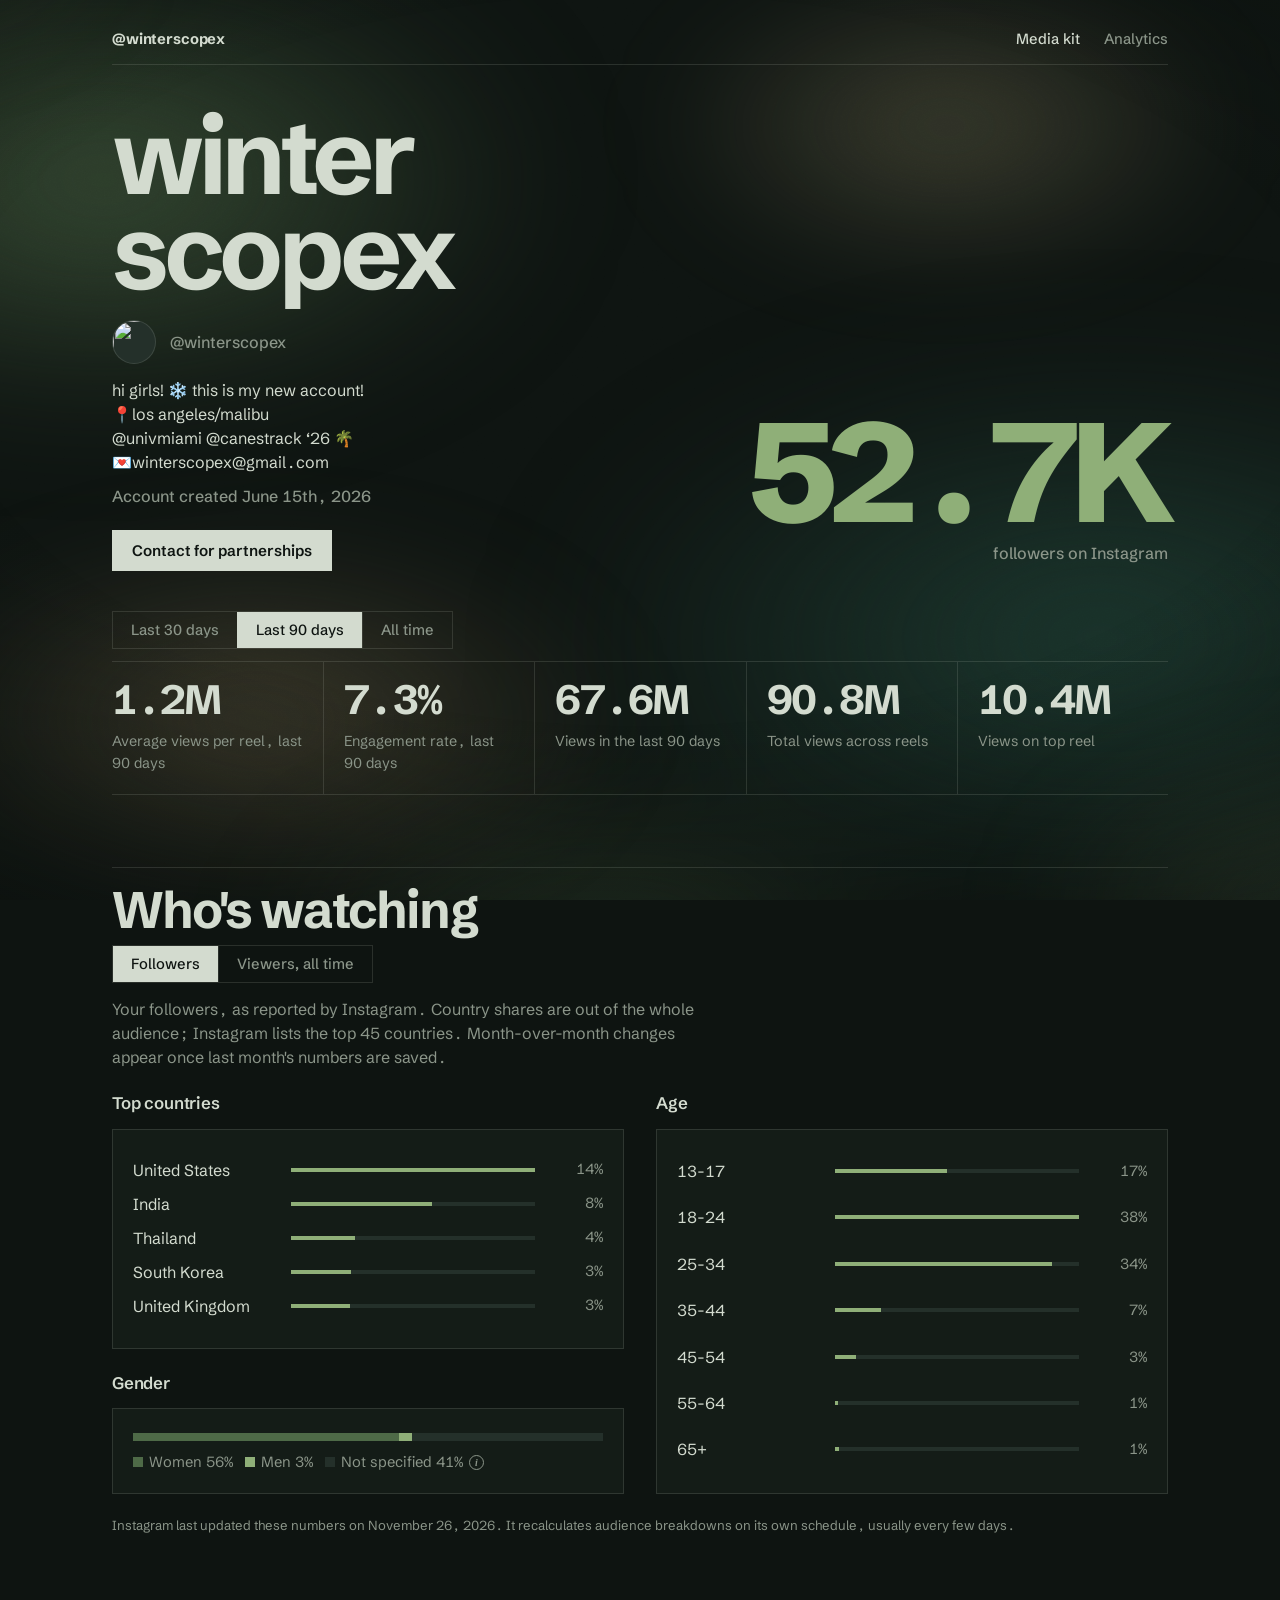
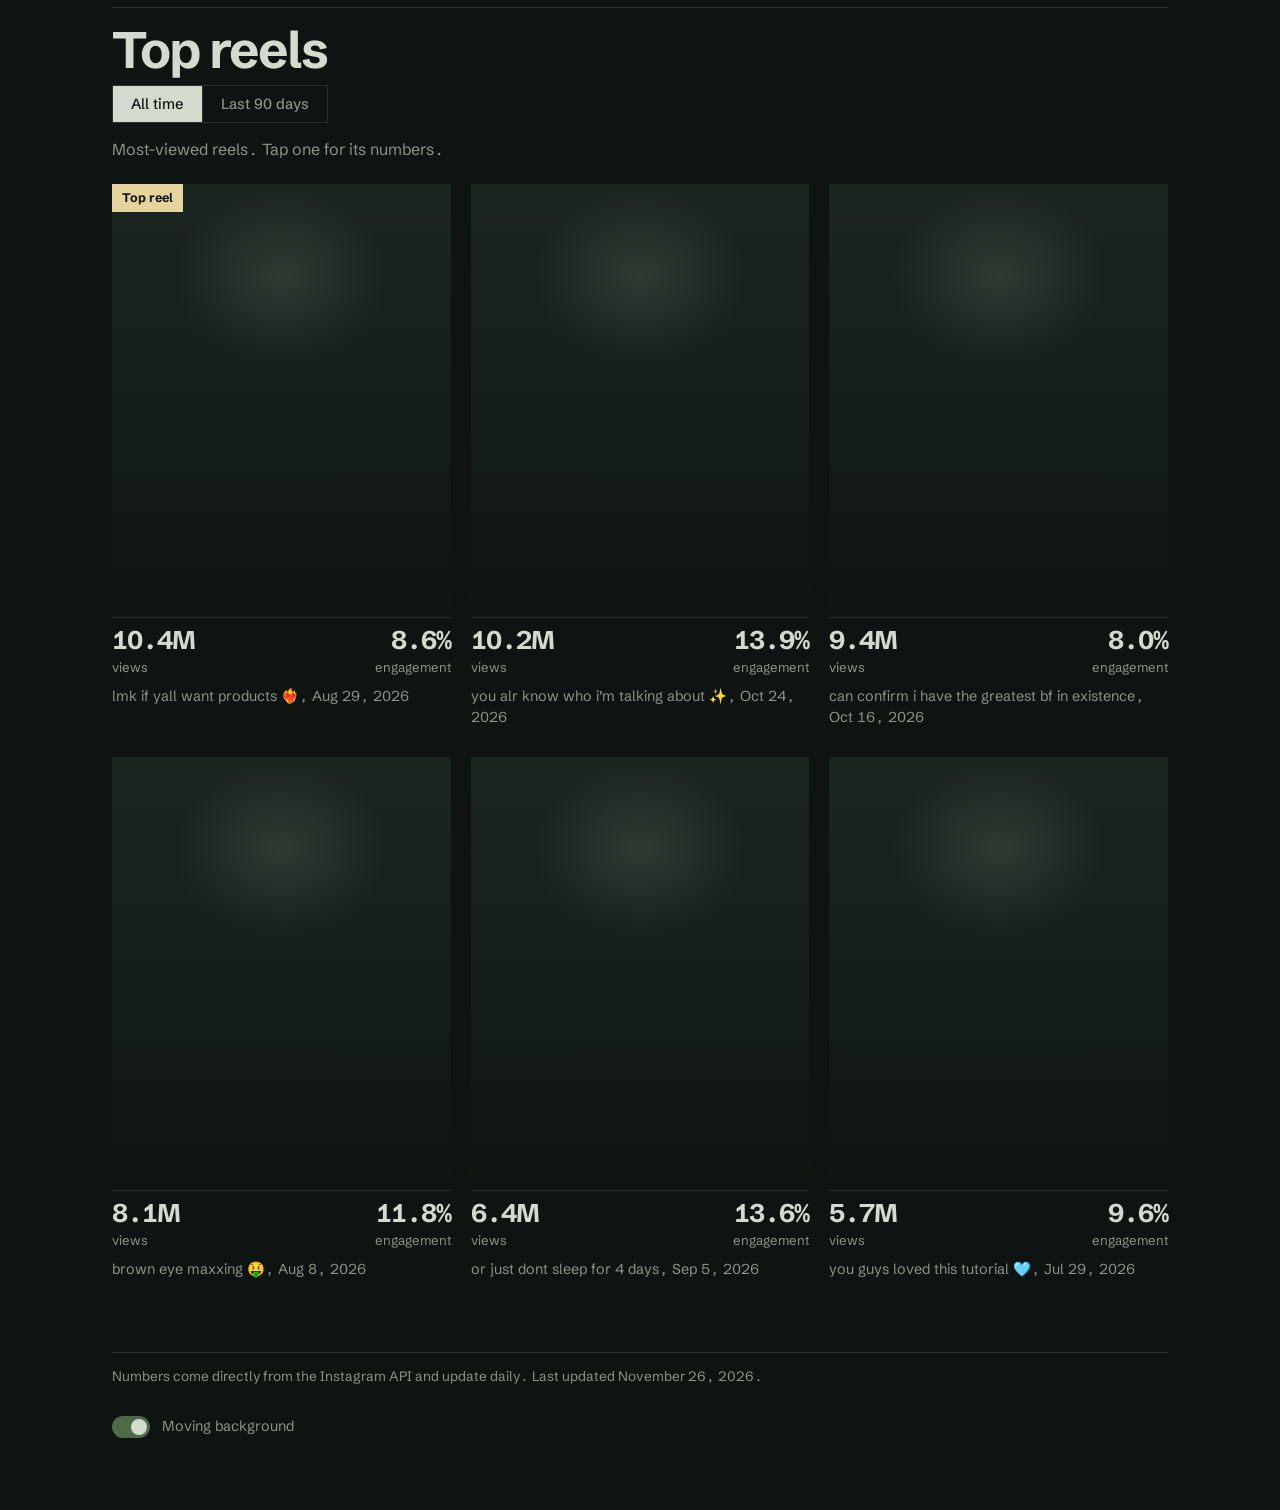
==== commit aad34df8: "Instagram stats Nov 26, 12 AM PT" ====
--- a/docs/index.html
+++ b/docs/index.html
@@ -5,8 +5,8 @@
 <meta name="viewport" content="width=device-width, initial-scale=1">
 <title>Media Kit</title>
 <meta name="description" content="Instagram creator media kit with audience and performance stats.">
-<link rel="stylesheet" href="style.css?v=202611260114">
-<link rel="stylesheet" href="thermal.css?v=202611260114">
+<link rel="stylesheet" href="style.css?v=202611260827">
+<link rel="stylesheet" href="thermal.css?v=202611260827">
 <script>try{if(localStorage.getItem("bg")==="static")document.documentElement.classList.add("bg-static")}catch(e){}</script>
 </head>
 <body>
@@ -15,7 +15,7 @@
   <nav class="top"><a href="index.html" data-p="kit">Media kit</a><a href="analytics.html" data-p="an">Analytics</a></nav>
   <main id="app"></main>
 </div>
-<script src="data.js?v=202611260114"></script>
+<script src="data.js?v=202611260827"></script>
 <script>
 if (!window.DATA || (!DATA.reels.length && !DATA.followers.length)) {
   document.addEventListener("DOMContentLoaded", () => {
@@ -29,7 +29,7 @@
   window.__EMPTY = true;
 }
 </script>
-<script src="common.js?v=202611260114"></script>
+<script src="common.js?v=202611260827"></script>
 <script>
 if (!window.__EMPTY) {
 mark("kit");
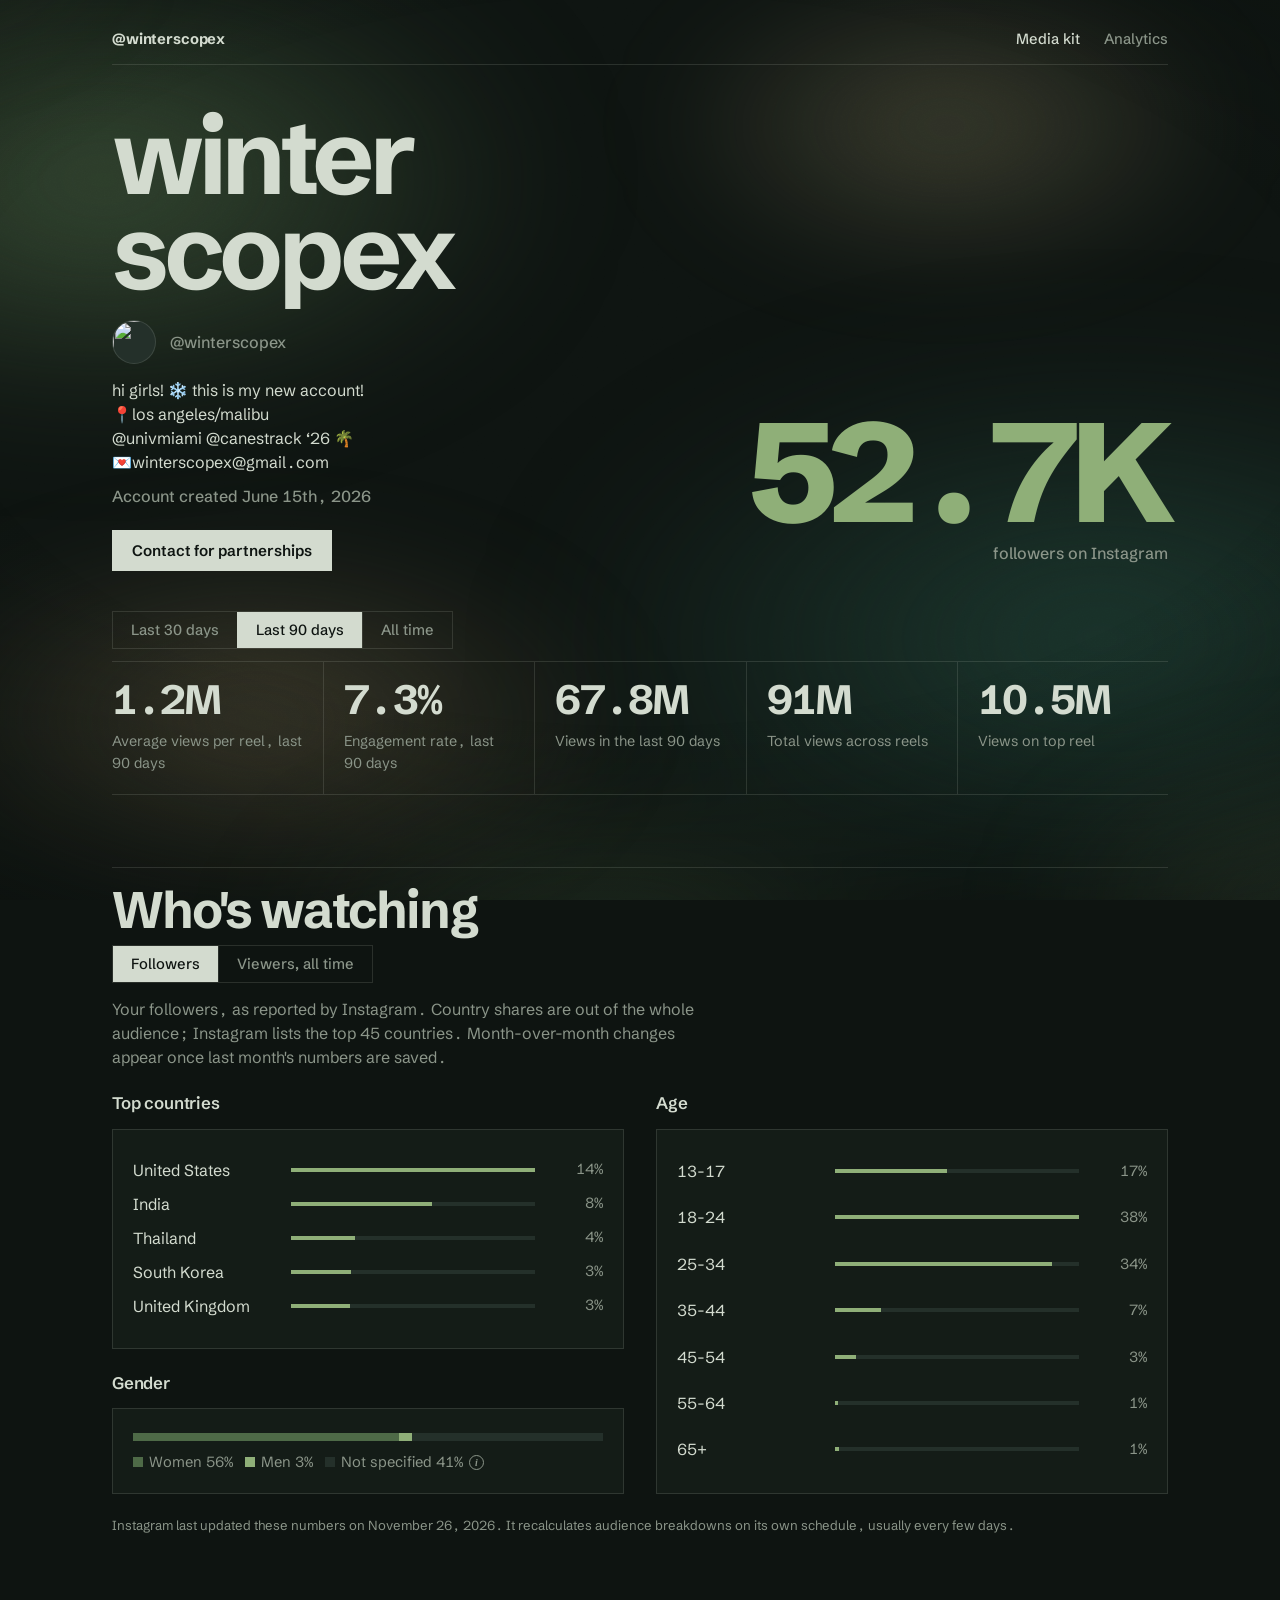
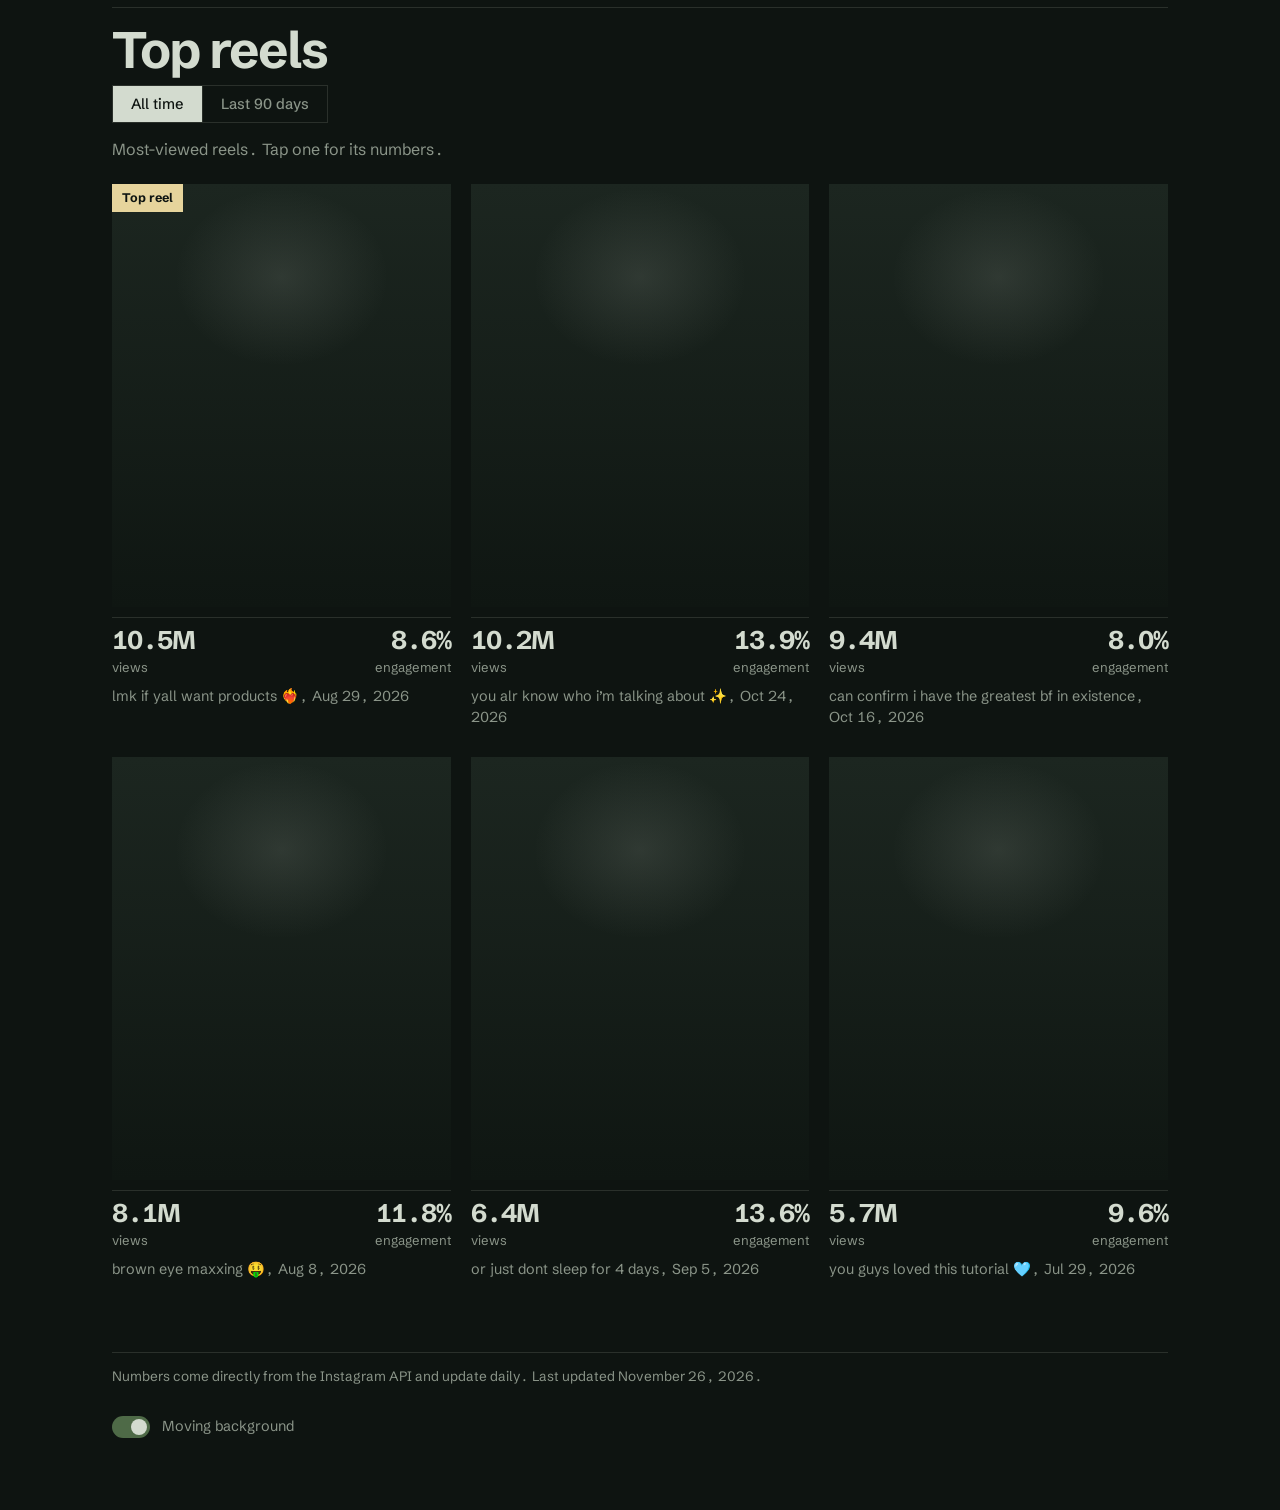
==== commit c8d9e596: "Instagram stats Nov 26, 10 AM PT" ====
--- a/docs/index.html
+++ b/docs/index.html
@@ -5,8 +5,8 @@
 <meta name="viewport" content="width=device-width, initial-scale=1">
 <title>Media Kit</title>
 <meta name="description" content="Instagram creator media kit with audience and performance stats.">
-<link rel="stylesheet" href="style.css?v=202611260827">
-<link rel="stylesheet" href="thermal.css?v=202611260827">
+<link rel="stylesheet" href="style.css?v=202611261855">
+<link rel="stylesheet" href="thermal.css?v=202611261855">
 <script>try{if(localStorage.getItem("bg")==="static")document.documentElement.classList.add("bg-static")}catch(e){}</script>
 </head>
 <body>
@@ -15,7 +15,7 @@
   <nav class="top"><a href="index.html" data-p="kit">Media kit</a><a href="analytics.html" data-p="an">Analytics</a></nav>
   <main id="app"></main>
 </div>
-<script src="data.js?v=202611260827"></script>
+<script src="data.js?v=202611261855"></script>
 <script>
 if (!window.DATA || (!DATA.reels.length && !DATA.followers.length)) {
   document.addEventListener("DOMContentLoaded", () => {
@@ -29,7 +29,7 @@
   window.__EMPTY = true;
 }
 </script>
-<script src="common.js?v=202611260827"></script>
+<script src="common.js?v=202611261855"></script>
 <script>
 if (!window.__EMPTY) {
 mark("kit");
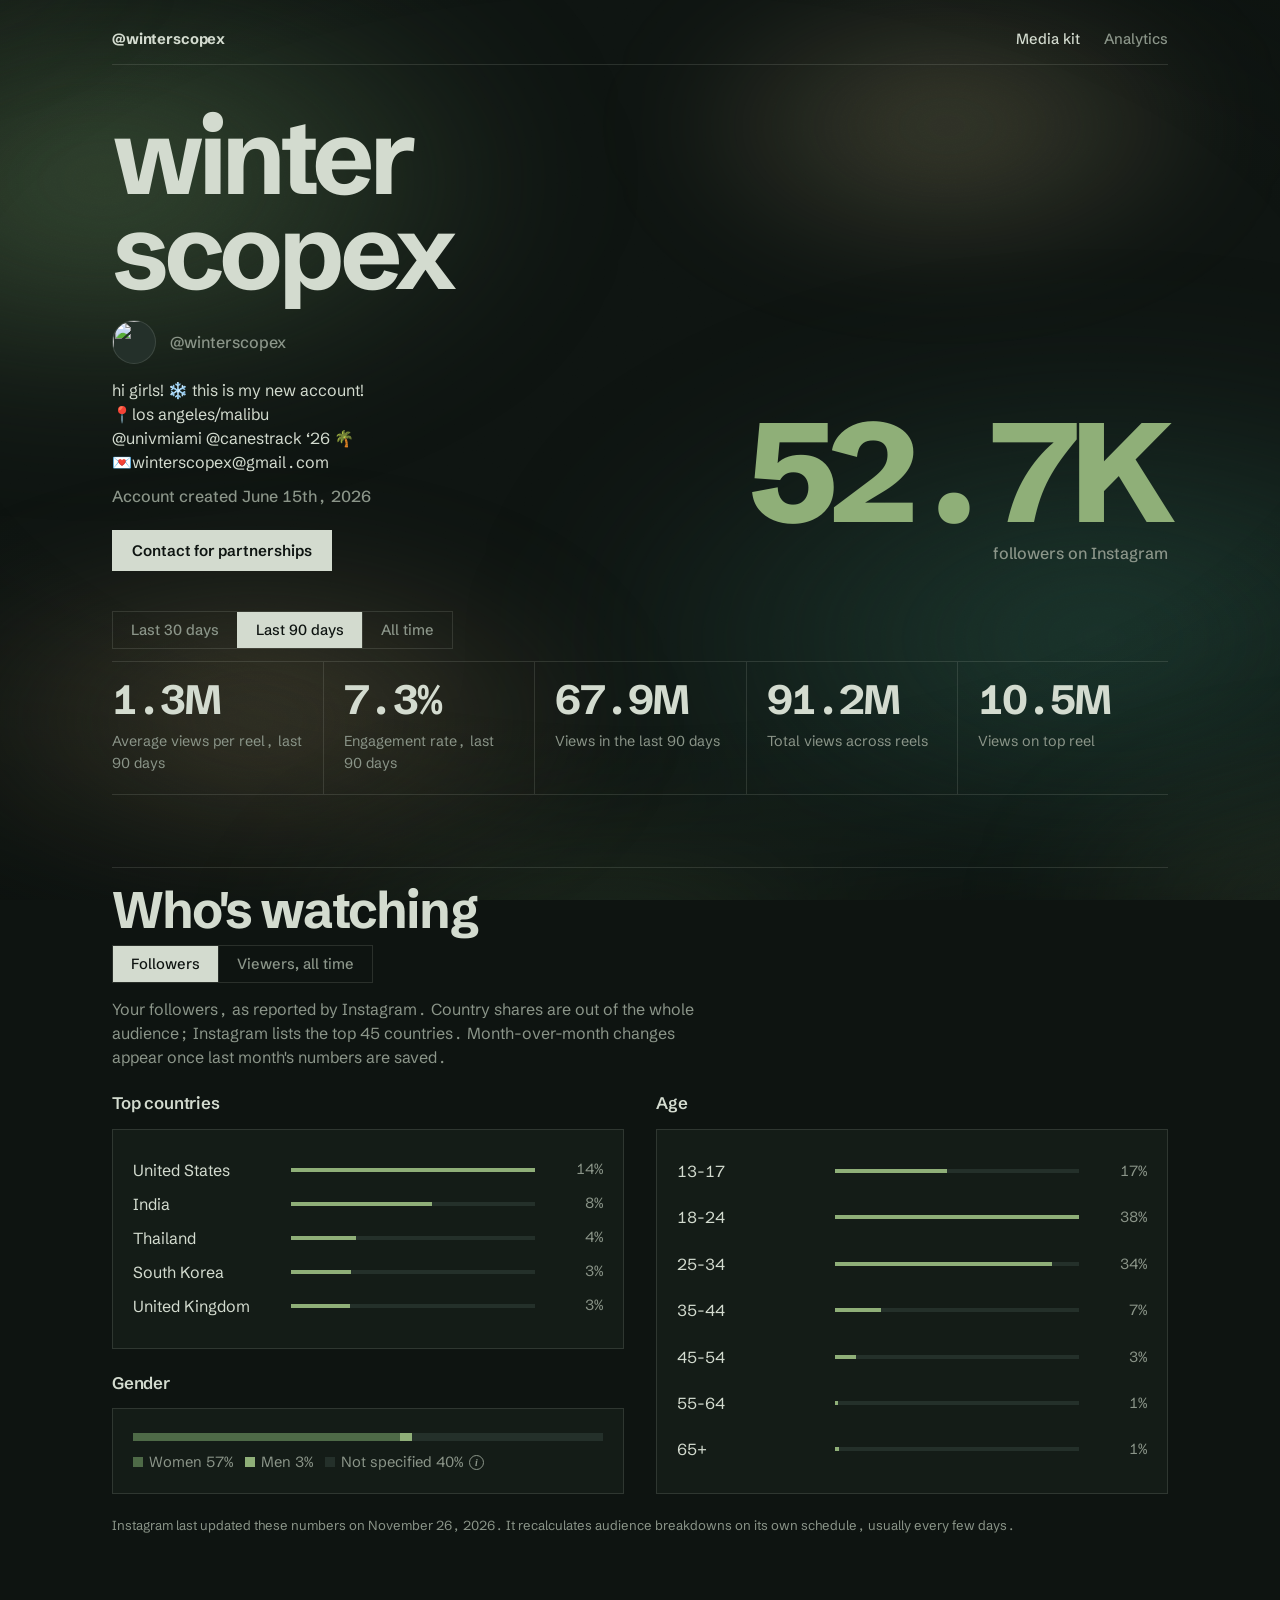
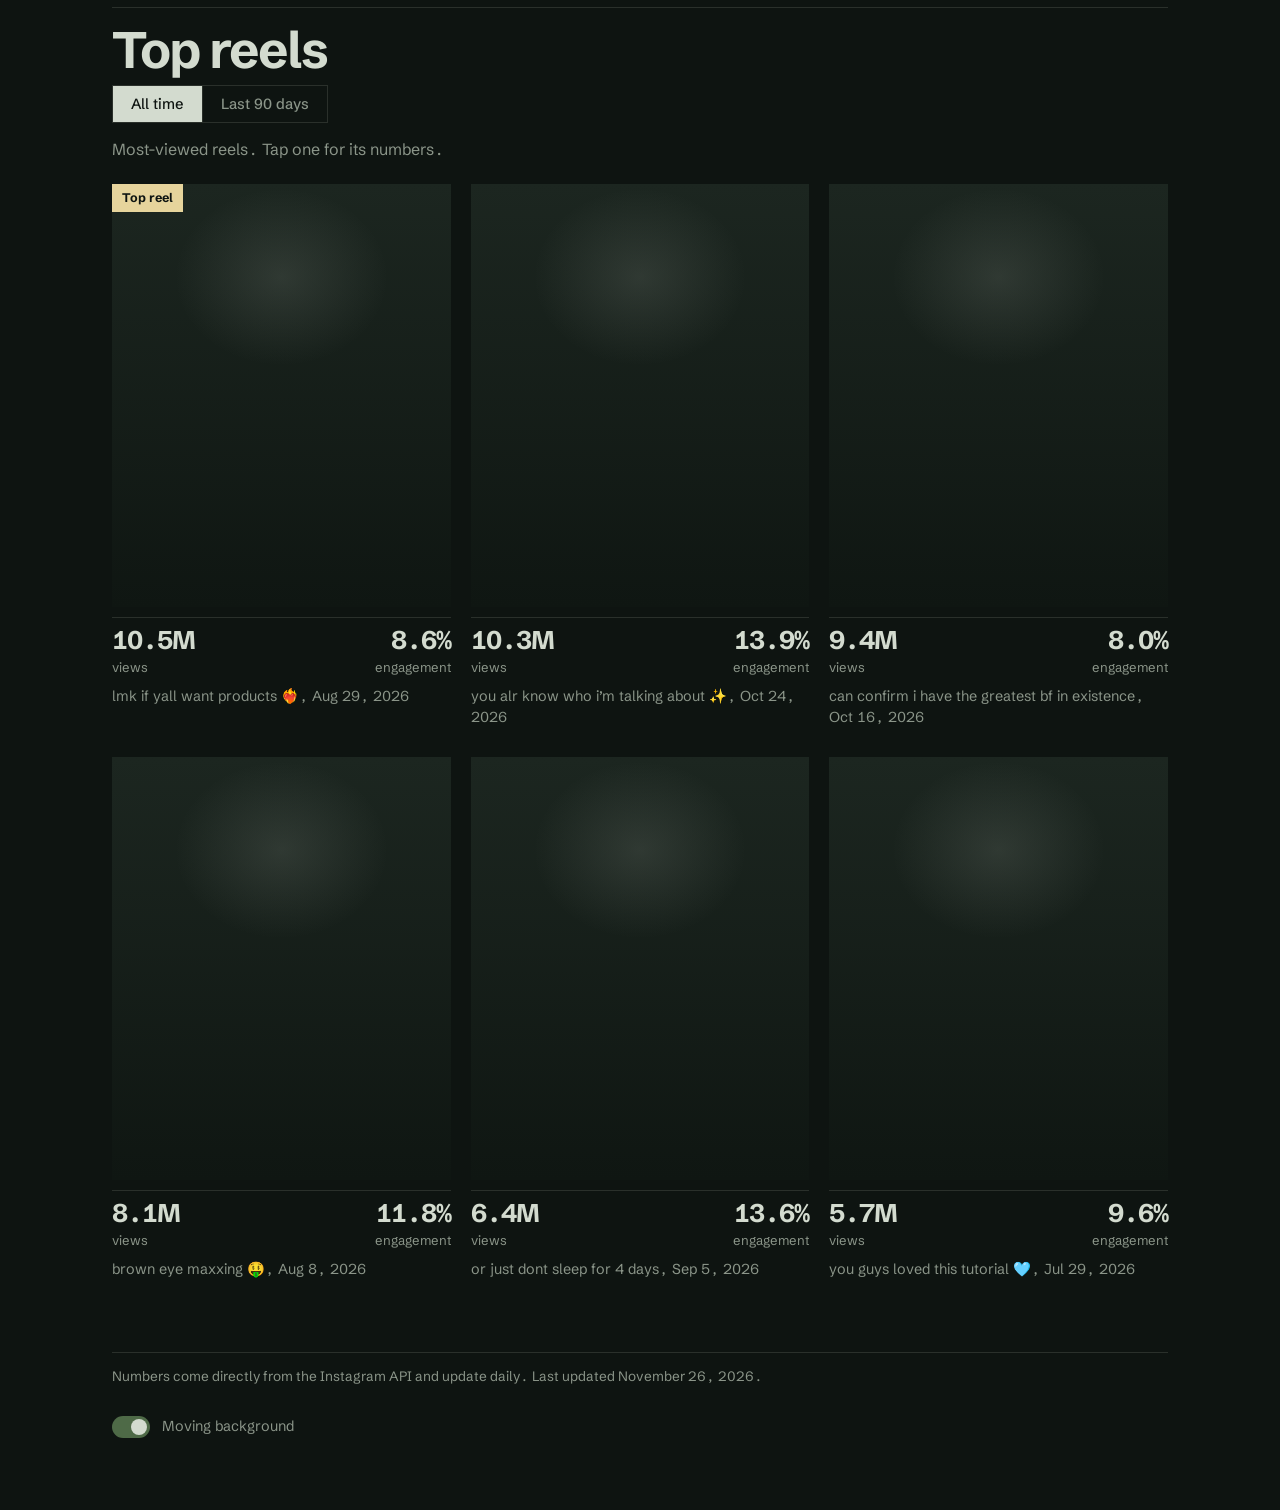
==== commit 070fa3a1: "Instagram stats Nov 26, 5 PM PT" ====
--- a/docs/index.html
+++ b/docs/index.html
@@ -5,8 +5,8 @@
 <meta name="viewport" content="width=device-width, initial-scale=1">
 <title>Media Kit</title>
 <meta name="description" content="Instagram creator media kit with audience and performance stats.">
-<link rel="stylesheet" href="style.css?v=202611261855">
-<link rel="stylesheet" href="thermal.css?v=202611261855">
+<link rel="stylesheet" href="style.css?v=202611270120">
+<link rel="stylesheet" href="thermal.css?v=202611270120">
 <script>try{if(localStorage.getItem("bg")==="static")document.documentElement.classList.add("bg-static")}catch(e){}</script>
 </head>
 <body>
@@ -15,7 +15,7 @@
   <nav class="top"><a href="index.html" data-p="kit">Media kit</a><a href="analytics.html" data-p="an">Analytics</a></nav>
   <main id="app"></main>
 </div>
-<script src="data.js?v=202611261855"></script>
+<script src="data.js?v=202611270120"></script>
 <script>
 if (!window.DATA || (!DATA.reels.length && !DATA.followers.length)) {
   document.addEventListener("DOMContentLoaded", () => {
@@ -29,7 +29,7 @@
   window.__EMPTY = true;
 }
 </script>
-<script src="common.js?v=202611261855"></script>
+<script src="common.js?v=202611270120"></script>
 <script>
 if (!window.__EMPTY) {
 mark("kit");
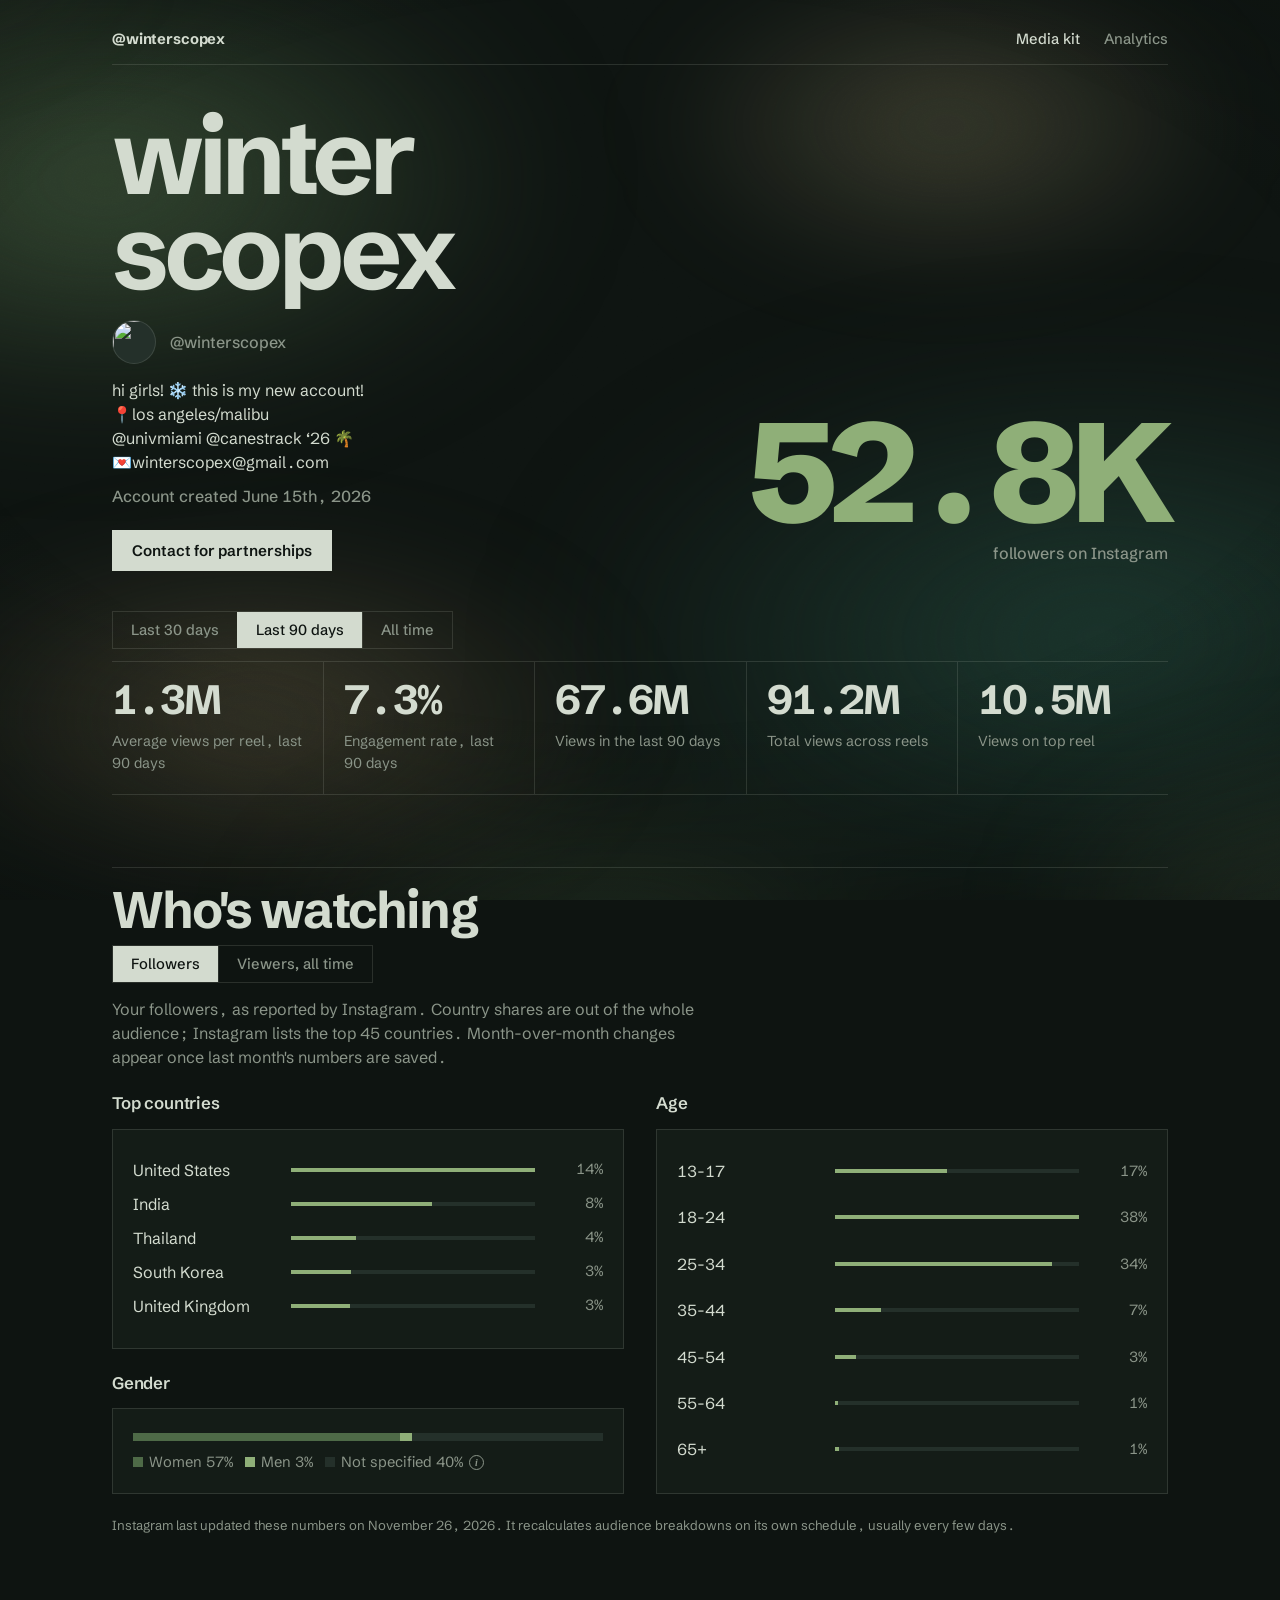
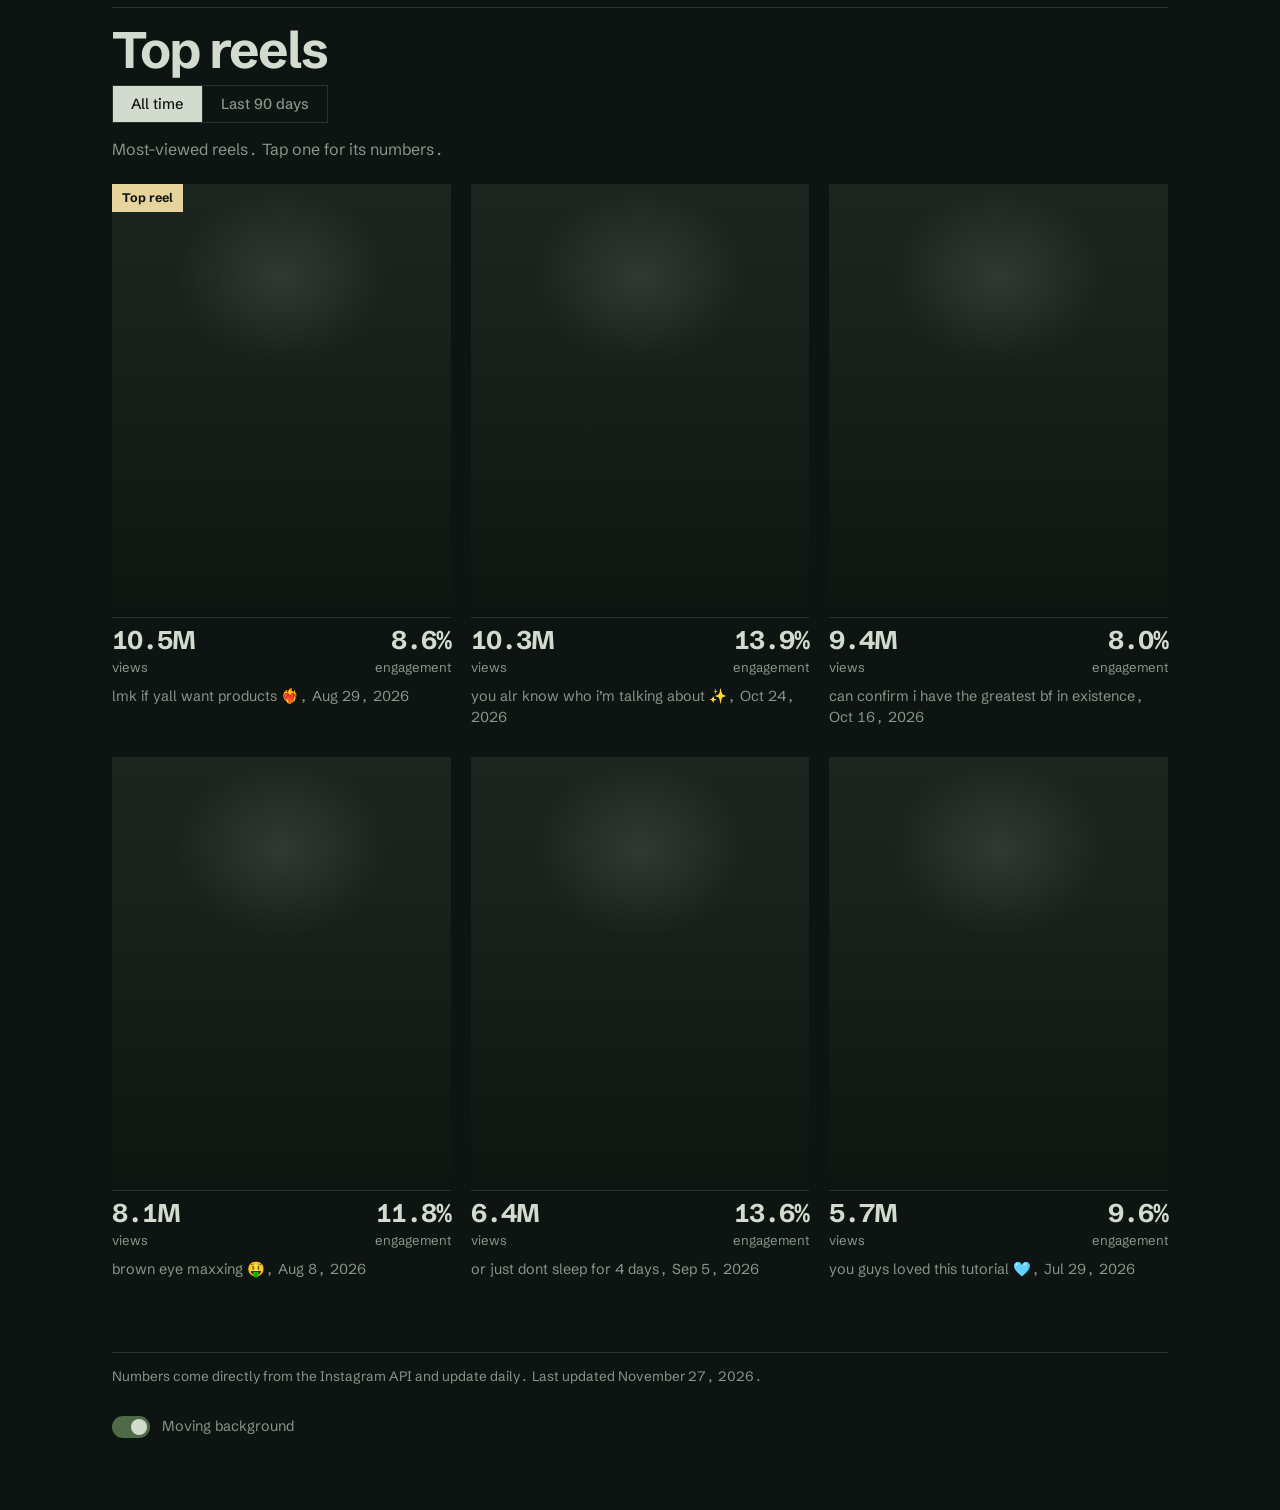
==== commit a951eec4: "Instagram stats Nov 27, 12 AM PT" ====
--- a/docs/index.html
+++ b/docs/index.html
@@ -5,8 +5,8 @@
 <meta name="viewport" content="width=device-width, initial-scale=1">
 <title>Media Kit</title>
 <meta name="description" content="Instagram creator media kit with audience and performance stats.">
-<link rel="stylesheet" href="style.css?v=202611270120">
-<link rel="stylesheet" href="thermal.css?v=202611270120">
+<link rel="stylesheet" href="style.css?v=202611270825">
+<link rel="stylesheet" href="thermal.css?v=202611270825">
 <script>try{if(localStorage.getItem("bg")==="static")document.documentElement.classList.add("bg-static")}catch(e){}</script>
 </head>
 <body>
@@ -15,7 +15,7 @@
   <nav class="top"><a href="index.html" data-p="kit">Media kit</a><a href="analytics.html" data-p="an">Analytics</a></nav>
   <main id="app"></main>
 </div>
-<script src="data.js?v=202611270120"></script>
+<script src="data.js?v=202611270825"></script>
 <script>
 if (!window.DATA || (!DATA.reels.length && !DATA.followers.length)) {
   document.addEventListener("DOMContentLoaded", () => {
@@ -29,7 +29,7 @@
   window.__EMPTY = true;
 }
 </script>
-<script src="common.js?v=202611270120"></script>
+<script src="common.js?v=202611270825"></script>
 <script>
 if (!window.__EMPTY) {
 mark("kit");
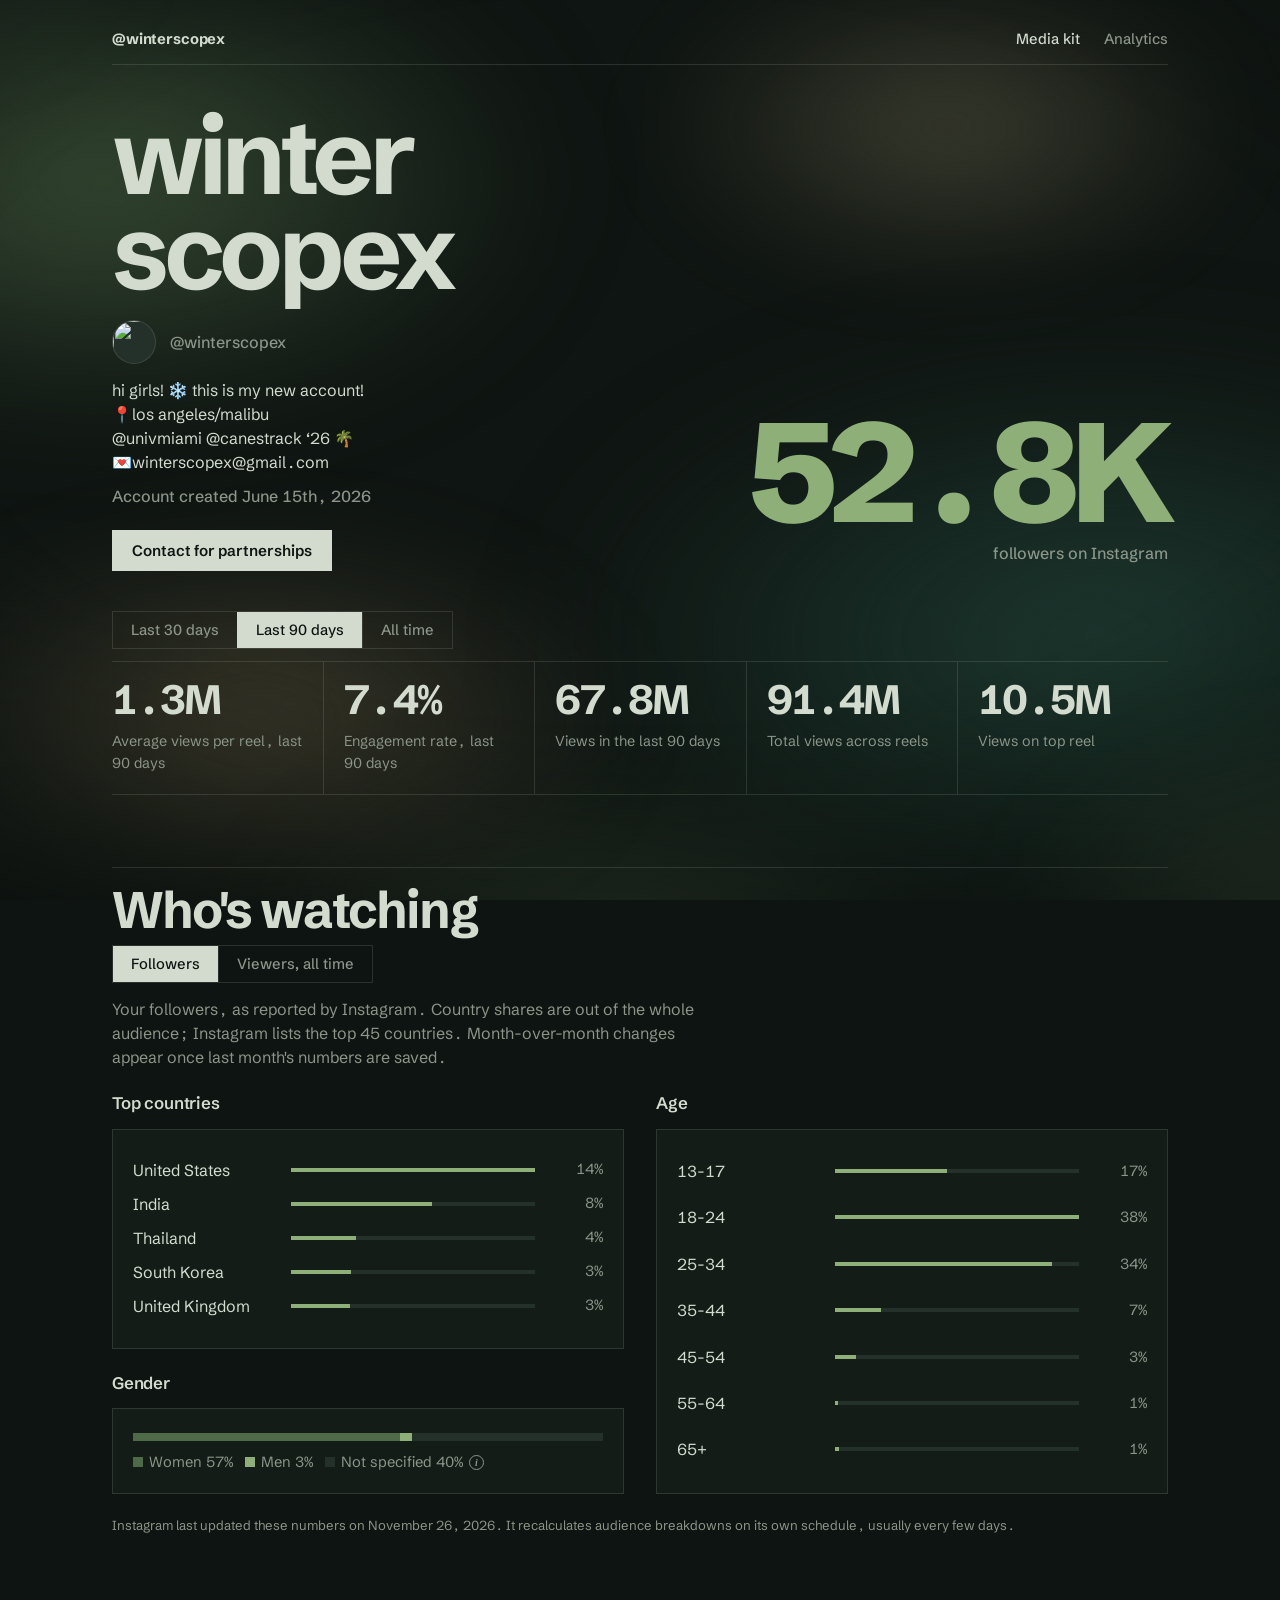
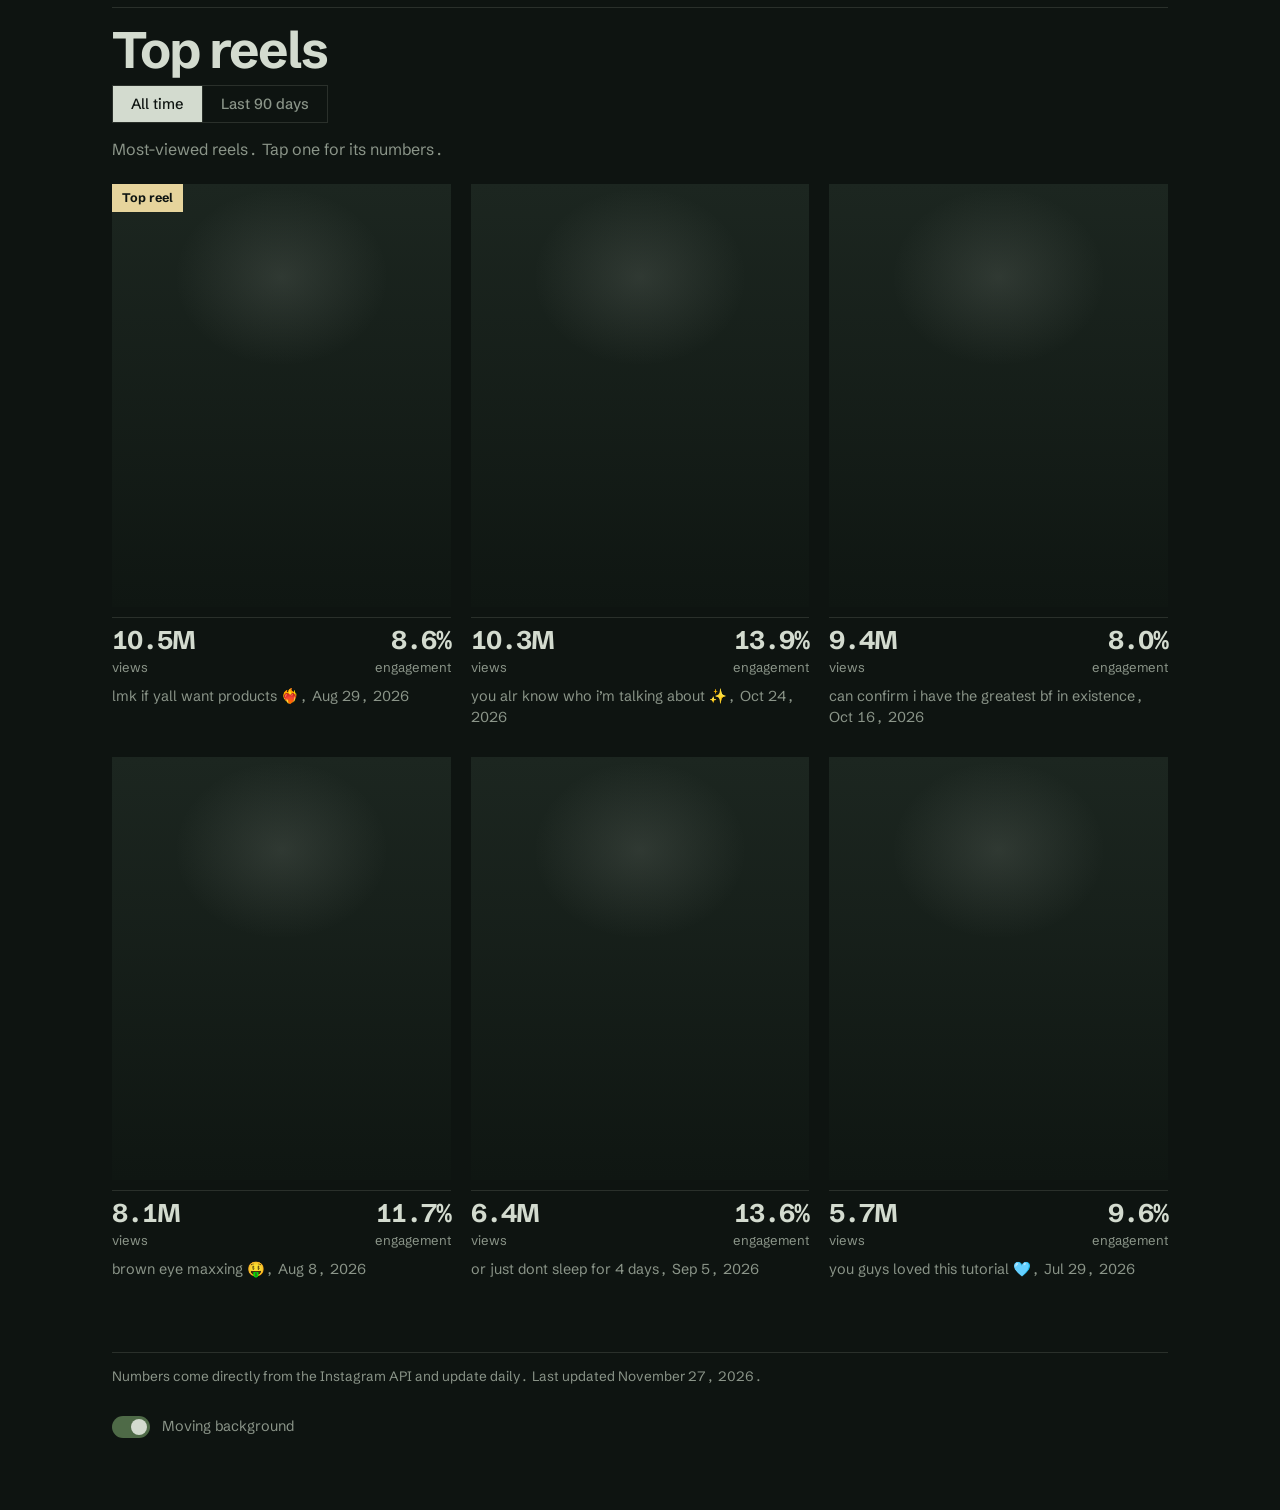
==== commit 14154d5e: "Instagram stats Nov 27, 10 AM PT" ====
--- a/docs/index.html
+++ b/docs/index.html
@@ -5,8 +5,8 @@
 <meta name="viewport" content="width=device-width, initial-scale=1">
 <title>Media Kit</title>
 <meta name="description" content="Instagram creator media kit with audience and performance stats.">
-<link rel="stylesheet" href="style.css?v=202611270825">
-<link rel="stylesheet" href="thermal.css?v=202611270825">
+<link rel="stylesheet" href="style.css?v=202611271854">
+<link rel="stylesheet" href="thermal.css?v=202611271854">
 <script>try{if(localStorage.getItem("bg")==="static")document.documentElement.classList.add("bg-static")}catch(e){}</script>
 </head>
 <body>
@@ -15,7 +15,7 @@
   <nav class="top"><a href="index.html" data-p="kit">Media kit</a><a href="analytics.html" data-p="an">Analytics</a></nav>
   <main id="app"></main>
 </div>
-<script src="data.js?v=202611270825"></script>
+<script src="data.js?v=202611271854"></script>
 <script>
 if (!window.DATA || (!DATA.reels.length && !DATA.followers.length)) {
   document.addEventListener("DOMContentLoaded", () => {
@@ -29,7 +29,7 @@
   window.__EMPTY = true;
 }
 </script>
-<script src="common.js?v=202611270825"></script>
+<script src="common.js?v=202611271854"></script>
 <script>
 if (!window.__EMPTY) {
 mark("kit");
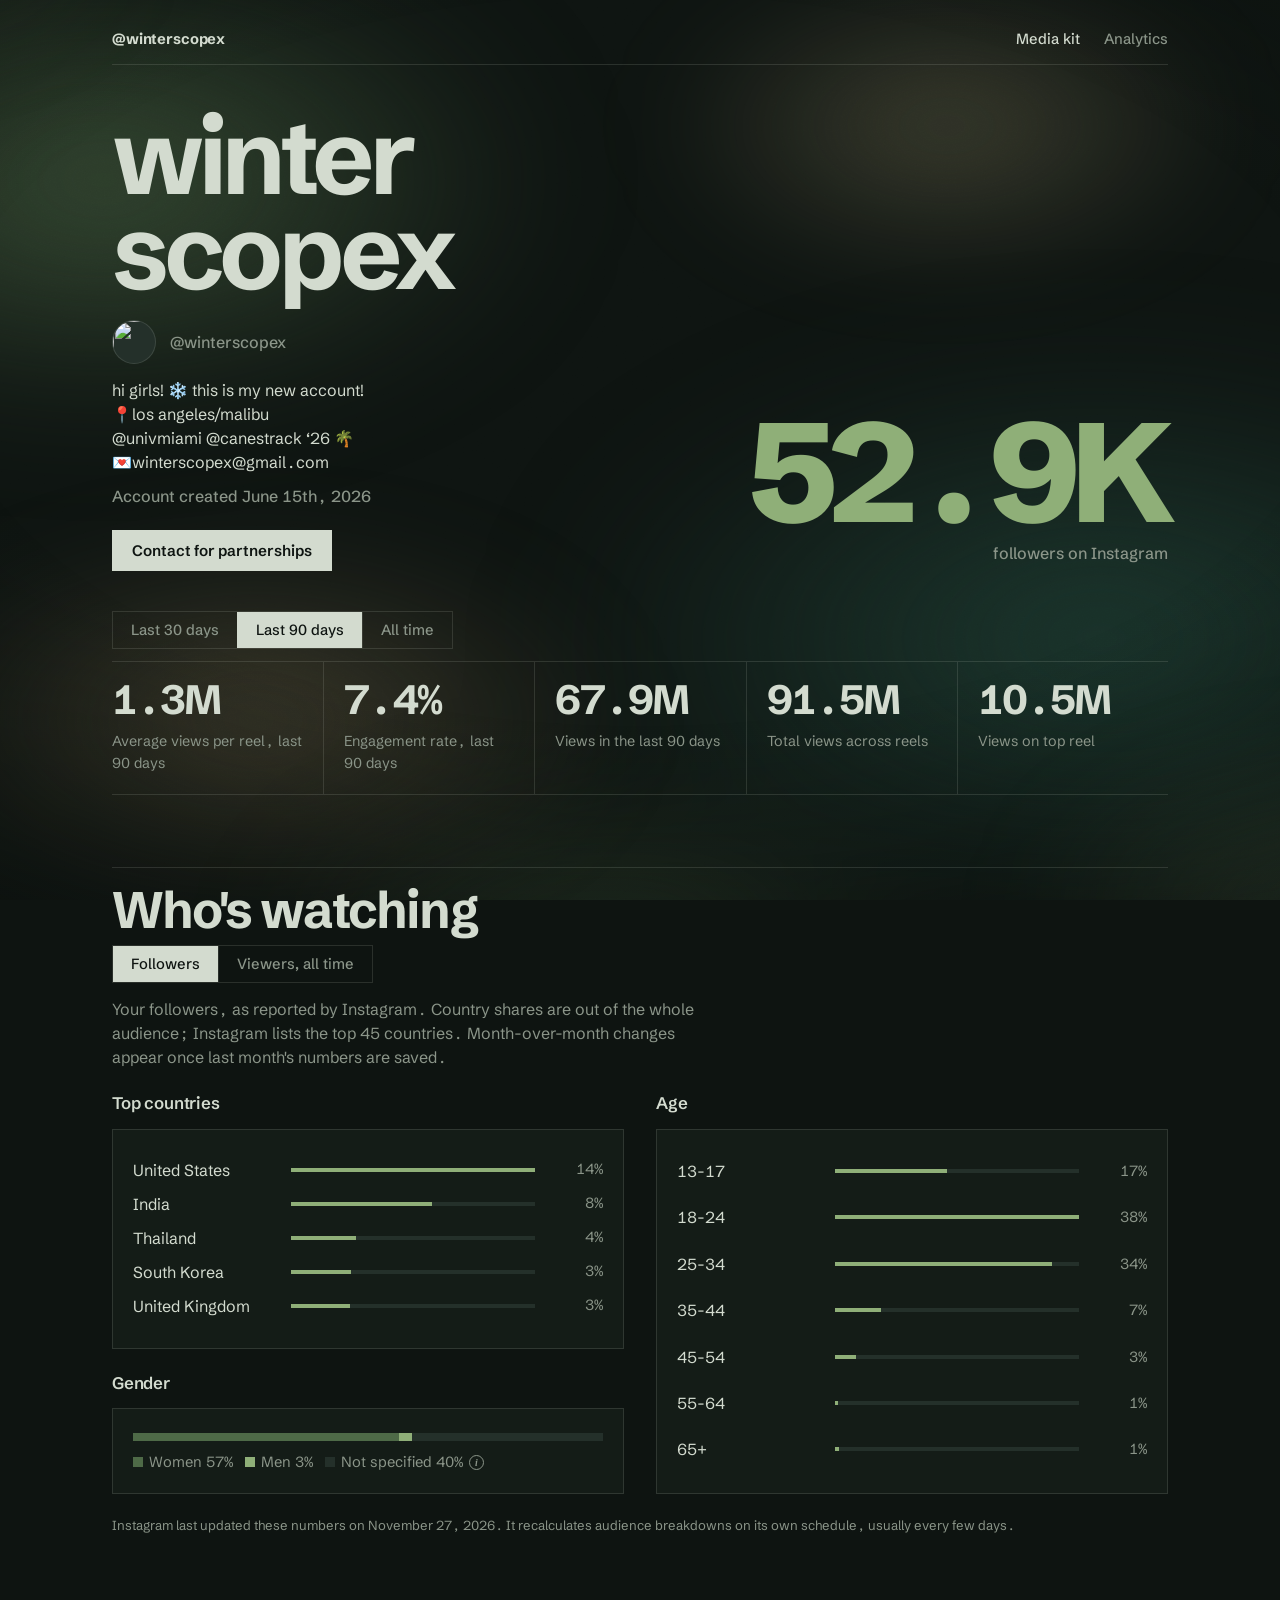
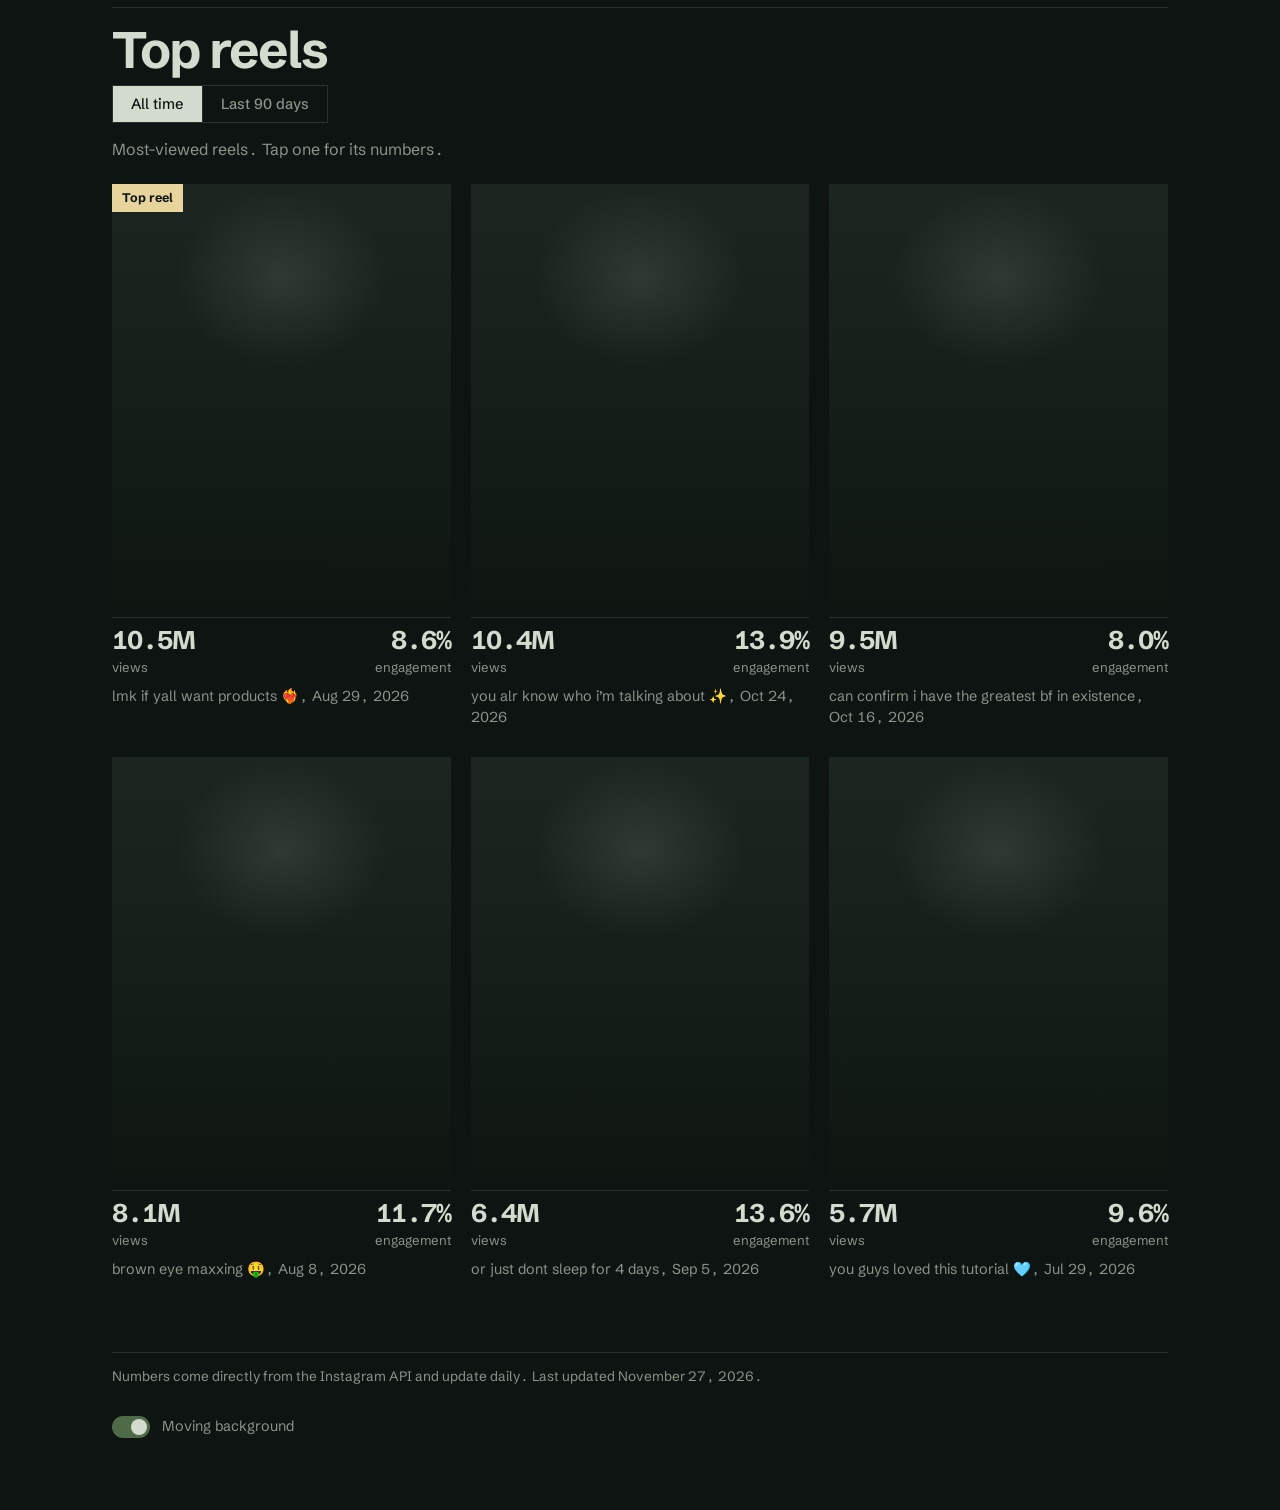
==== commit 76da54ac: "Instagram stats Nov 27, 5 PM PT" ====
--- a/docs/index.html
+++ b/docs/index.html
@@ -5,8 +5,8 @@
 <meta name="viewport" content="width=device-width, initial-scale=1">
 <title>Media Kit</title>
 <meta name="description" content="Instagram creator media kit with audience and performance stats.">
-<link rel="stylesheet" href="style.css?v=202611271854">
-<link rel="stylesheet" href="thermal.css?v=202611271854">
+<link rel="stylesheet" href="style.css?v=202611280115">
+<link rel="stylesheet" href="thermal.css?v=202611280115">
 <script>try{if(localStorage.getItem("bg")==="static")document.documentElement.classList.add("bg-static")}catch(e){}</script>
 </head>
 <body>
@@ -15,7 +15,7 @@
   <nav class="top"><a href="index.html" data-p="kit">Media kit</a><a href="analytics.html" data-p="an">Analytics</a></nav>
   <main id="app"></main>
 </div>
-<script src="data.js?v=202611271854"></script>
+<script src="data.js?v=202611280115"></script>
 <script>
 if (!window.DATA || (!DATA.reels.length && !DATA.followers.length)) {
   document.addEventListener("DOMContentLoaded", () => {
@@ -29,7 +29,7 @@
   window.__EMPTY = true;
 }
 </script>
-<script src="common.js?v=202611271854"></script>
+<script src="common.js?v=202611280115"></script>
 <script>
 if (!window.__EMPTY) {
 mark("kit");
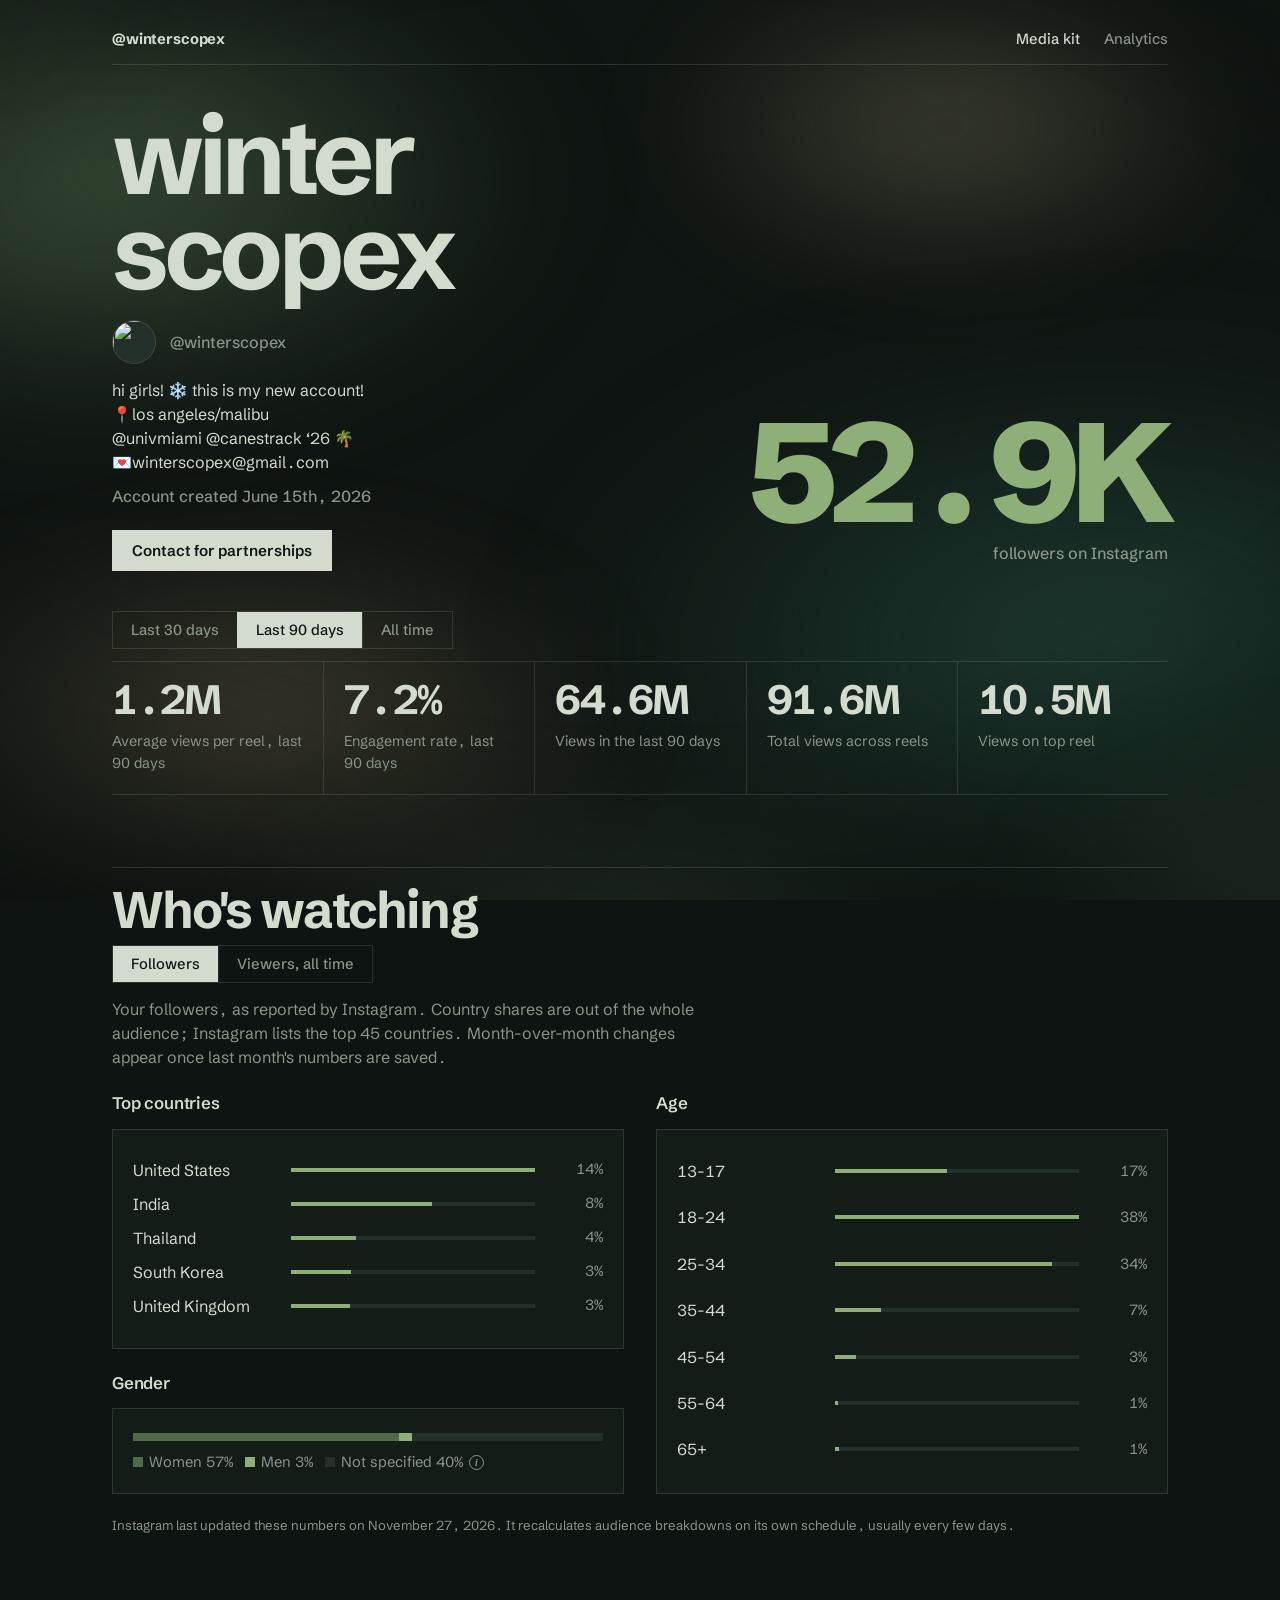
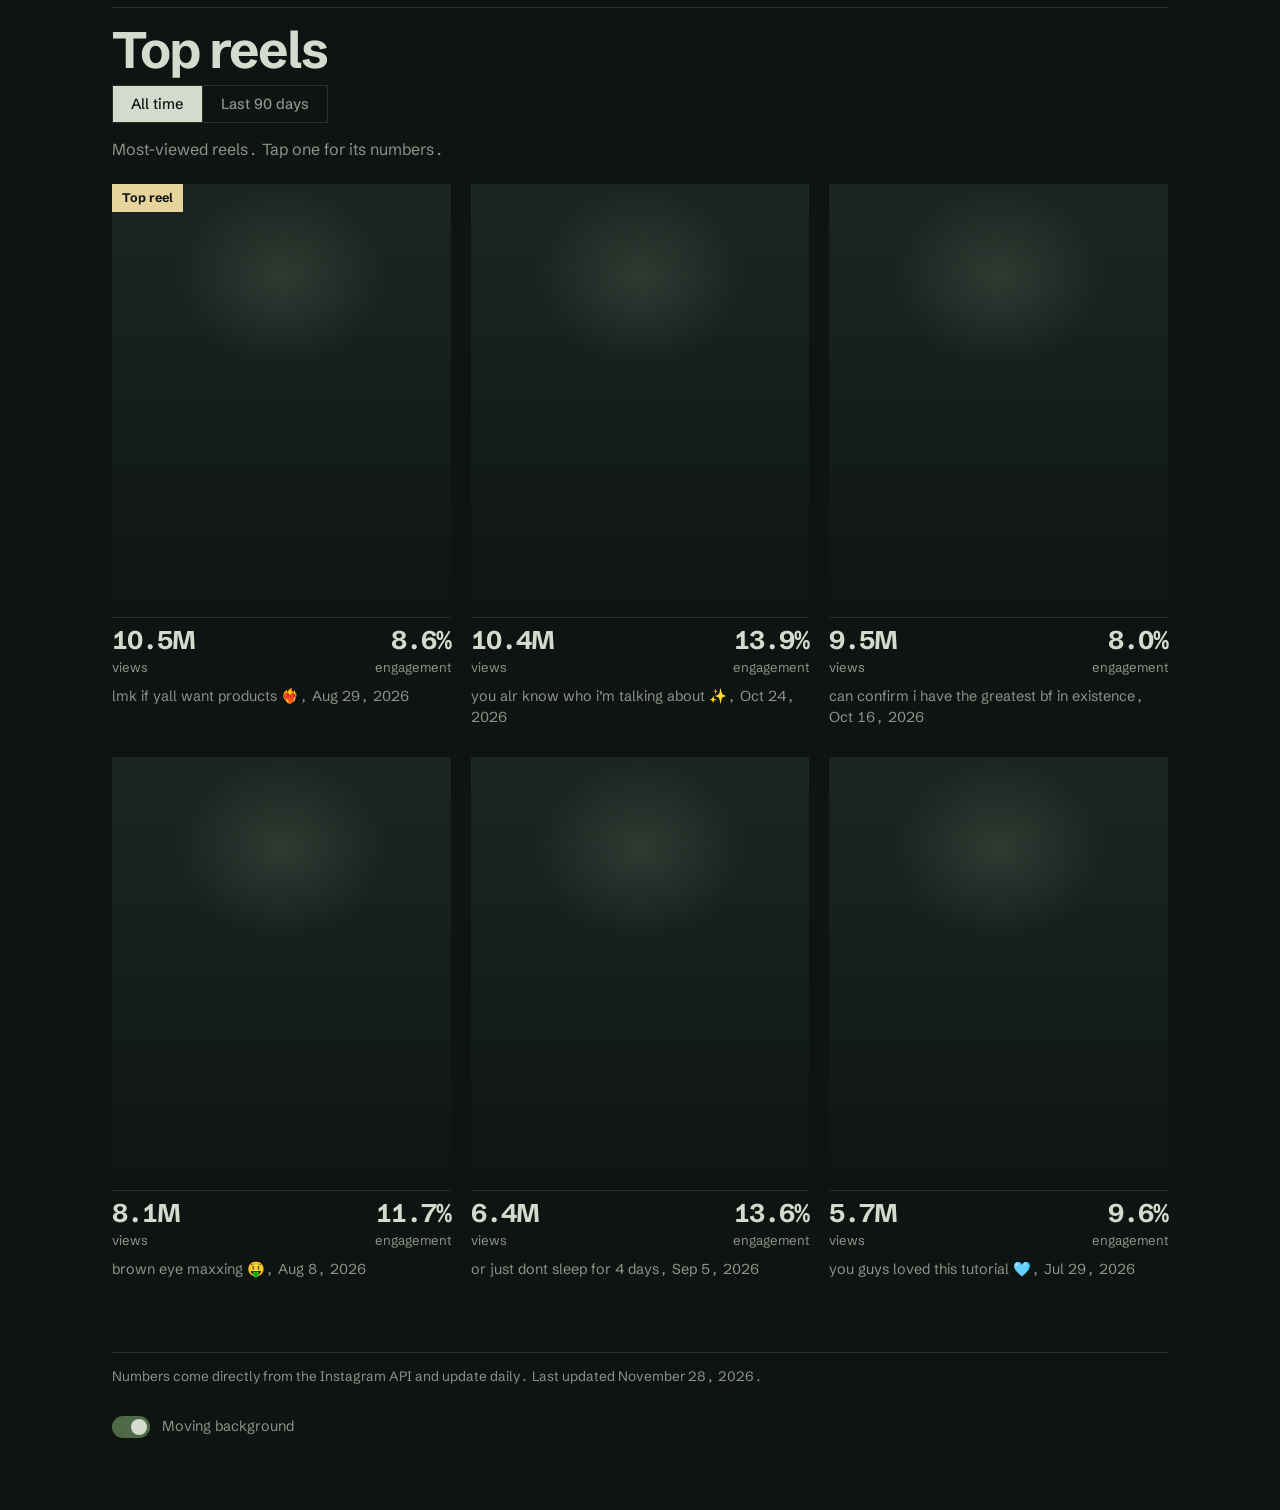
==== commit 121e6a44: "Instagram stats Nov 28, 12 AM PT" ====
--- a/docs/index.html
+++ b/docs/index.html
@@ -5,8 +5,8 @@
 <meta name="viewport" content="width=device-width, initial-scale=1">
 <title>Media Kit</title>
 <meta name="description" content="Instagram creator media kit with audience and performance stats.">
-<link rel="stylesheet" href="style.css?v=202611280115">
-<link rel="stylesheet" href="thermal.css?v=202611280115">
+<link rel="stylesheet" href="style.css?v=202611280811">
+<link rel="stylesheet" href="thermal.css?v=202611280811">
 <script>try{if(localStorage.getItem("bg")==="static")document.documentElement.classList.add("bg-static")}catch(e){}</script>
 </head>
 <body>
@@ -15,7 +15,7 @@
   <nav class="top"><a href="index.html" data-p="kit">Media kit</a><a href="analytics.html" data-p="an">Analytics</a></nav>
   <main id="app"></main>
 </div>
-<script src="data.js?v=202611280115"></script>
+<script src="data.js?v=202611280811"></script>
 <script>
 if (!window.DATA || (!DATA.reels.length && !DATA.followers.length)) {
   document.addEventListener("DOMContentLoaded", () => {
@@ -29,7 +29,7 @@
   window.__EMPTY = true;
 }
 </script>
-<script src="common.js?v=202611280115"></script>
+<script src="common.js?v=202611280811"></script>
 <script>
 if (!window.__EMPTY) {
 mark("kit");
